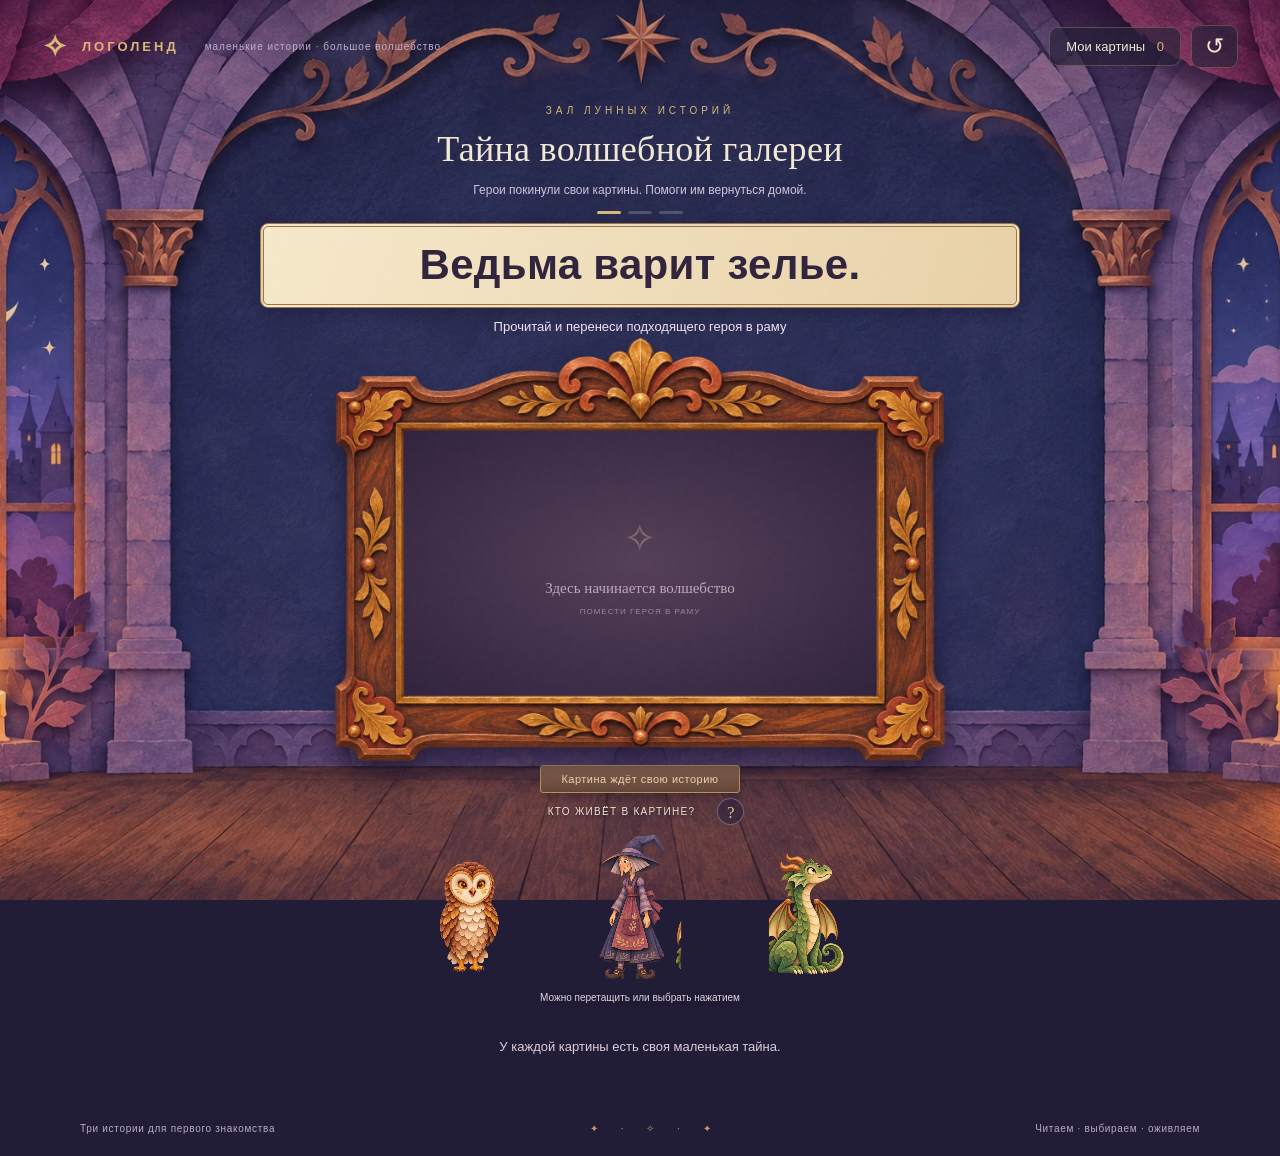
==== index.html @ e223f749 "Add painted gallery prototype with three animated scenes and draggable characters" ====
<!doctype html>
<html lang="ru"><head><meta charset="utf-8"><meta name="viewport" content="width=device-width,initial-scale=1"><meta name="theme-color" content="#211d37"><title>Тайна волшебной галереи · Логоленд</title><link rel="stylesheet" href="style.css"></head>
<body><div class="ambience"></div><div class="grain"></div><header><a class="brand" href="./"><span class="brand-star">✧</span> ЛОГОЛЕНД <span class="brand-note">маленькие истории · большое волшебство</span></a><div class="tools"><button id="galleryBtn" class="quiet">Мои картины <span id="count">0</span></button><button id="resetBtn" class="icon-button" aria-label="Начать заново" title="Начать заново">↺</button></div></header>
<main><div class="heading"><p class="eyebrow">ЗАЛ ЛУННЫХ ИСТОРИЙ</p><h1>Тайна волшебной галереи</h1><p class="intro">Герои покинули свои картины. Помоги им вернуться домой.</p></div><section id="game" aria-label="Игровое задание"><div class="reading"><div id="steps" class="steps"></div><h2 id="sentence"></h2><p id="instruction">Прочитай и перенеси подходящего героя в раму</p></div><div class="play-layout"><div class="frame-wrap"><div class="frame-crest" aria-hidden="true">✦</div><div id="frame" class="painting-frame" role="button" tabindex="0" aria-label="Пустая картина. Поместить выбранного героя"><div id="canvas" class="canvas"></div><div class="corner tl"></div><div class="corner tr"></div><div class="corner bl"></div><div class="corner br"></div></div><div class="plaque" id="plaque">Картина ждёт свою историю</div></div><aside class="choices-panel"><div class="choices-heading"><span>КТО ЖИВЁТ В КАРТИНЕ?</span><button id="hintBtn" aria-label="Подсказка" title="Подсказка">?</button></div><div id="choices" class="choices"></div><p class="tap-note">Можно перетащить или выбрать нажатием</p></aside></div><div class="bottom"><p id="feedback" role="status" aria-live="polite">У каждой картины есть своя маленькая тайна.</p><button id="nextBtn" class="gold-button" hidden>Следующая история <span>→</span></button></div></section><section id="gallery" hidden><div class="gallery-intro"><p class="eyebrow">ТВОЯ ВОЛШЕБНАЯ КОЛЛЕКЦИЯ</p><h2 id="galleryTitle">Ожившие истории</h2><p id="galleryText"></p></div><div id="galleryGrid" class="gallery-grid"></div><button id="backBtn" class="gold-button">Вернуться к истории <span>→</span></button></section></main><footer><span>Три истории для первого знакомства</span><span class="footer-stars">✦ · ✧ · ✦</span><span>Читаем · выбираем · оживляем</span></footer><dialog id="detail"><button class="close" aria-label="Закрыть картину">×</button><h2 id="detailTitle"></h2><div id="detailScene" class="painting-frame"></div><p>В этой картине живёт твоя история</p></dialog><dialog id="resetDialog"><h2>Начнём новую историю?</h2><p>Три картины снова станут пустыми.</p><div class="dialog-actions"><button id="cancelReset" class="quiet">Продолжить игру</button><button id="confirmReset" class="gold-button">Начать заново</button></div></dialog><script src="art.js"></script><script src="app.js"></script></body></html>
---- style.css ----
@import url('data:text/css,');
:root{color-scheme:dark;--ink:#211e36;--cream:#f3e8d4;--gold:#d9b778;--muted:#b8acc7;--lavender:#a29ac9}*{box-sizing:border-box}body{margin:0;background:#211d36;color:var(--cream);font:16px/1.5 'Trebuchet MS',Arial,sans-serif;min-height:100vh}button,a{-webkit-tap-highlight-color:transparent}button{font:inherit;color:inherit;cursor:pointer;border:0}button:focus-visible,[tabindex]:focus-visible,a:focus-visible{outline:3px solid #f6d49c;outline-offset:5px}button:disabled{cursor:default}button[hidden],[hidden]{display:none!important}.ambience{position:fixed;inset:0;z-index:-2;background:linear-gradient(90deg,#211d3655,#211d3670 50%,#211d3655),url('assets/gallery.webp') center/cover no-repeat}.grain{position:fixed;inset:0;pointer-events:none;z-index:5;opacity:.06;background-image:url("data:image/svg+xml,%3Csvg viewBox='0 0 180 180' xmlns='http://www.w3.org/2000/svg'%3E%3Cfilter id='n'%3E%3CfeTurbulence type='fractalNoise' baseFrequency='.8' numOctaves='3' stitchTiles='stitch'/%3E%3C/filter%3E%3Cpath fill='%23fff' filter='url(%23n)' d='M0 0h180v180H0z'/%3E%3C/svg%3E")}header{max-width:1500px;margin:auto;padding:24px 42px;display:flex;align-items:center;justify-content:space-between;gap:16px}.brand{text-decoration:none;color:var(--gold);font-size:13px;font-weight:bold;letter-spacing:3px;display:flex;align-items:center;gap:12px}.brand-star{font-size:30px}.brand-note{font-size:10px;letter-spacing:1px;font-weight:normal;color:#bcafca;margin-left:14px}.tools{display:flex;gap:10px;align-items:center}.quiet,.icon-button{background:#262139b0;border:1px solid #bda17355;border-radius:9px;padding:9px 16px;font-size:13px}.quiet:hover,.icon-button:hover{background:#4d4059}.icon-button{font-size:23px;padding:3px 13px}#count{color:var(--gold);padding-left:8px}main{max-width:1180px;padding:0 30px;margin:auto}.heading{text-align:center}.eyebrow{font-size:10px;letter-spacing:4px;color:var(--gold);margin:10px 0}h1{font-family:Georgia,serif;font-size:clamp(26px,3.7vw,43px);font-weight:normal;letter-spacing:.3px;line-height:1.2;margin:10px 0}p{margin:0}.intro{font-size:13px;color:#d0c5da}.reading{text-align:center;margin:21px 0 25px}.steps{display:flex;align-items:center;justify-content:center;gap:7px;margin-bottom:9px}.step{width:24px;height:3px;background:#ffffff30;border-radius:10px}.step.current{background:var(--gold)}.step.done{background:#a7bba3}.reading h2{font-family:'Trebuchet MS',Arial,sans-serif;font-size:clamp(25px,3vw,37px);font-weight:600;letter-spacing:.2px;margin:9px 0;color:#fff6e8}.reading p{font-size:13px;color:#d0c3d9}.play-layout{display:grid;grid-template-columns:minmax(400px,1.65fr) minmax(270px,1fr);gap:40px;align-items:center;max-width:1040px;margin:auto}.frame-wrap{position:relative;padding-top:8px}.frame-crest{position:absolute;top:-25px;left:50%;transform:translateX(-50%);color:var(--gold);font-size:32px;z-index:2;text-shadow:0 2px #4d2c2c}.painting-frame{position:relative;border:12px solid #785443;border-radius:70px 70px 8px 8px;background:#24233e;box-shadow:0 0 0 2px #c09b68,0 0 0 6px #3d2b2c,inset 0 0 0 3px #d1b47c,0 14px 34px #0007;overflow:hidden;isolation:isolate;transition:box-shadow .35s,transform .35s}.painting-frame:before{content:'';position:absolute;inset:4px;border:1px solid #c6a16690;border-radius:49px 49px 1px 1px;z-index:3;pointer-events:none}.canvas{width:100%;aspect-ratio:1.5;position:relative;overflow:hidden;display:grid;place-items:center;background:radial-gradient(ellipse,#51445d,#2b263f)}.canvas svg{width:100%;height:100%;display:block}.empty-canvas{display:flex;flex-direction:column;align-items:center;gap:12px;text-align:center;color:#c1a8b9;font-family:Georgia,serif;font-size:17px}.empty-symbol{font-size:62px;color:#bda07577}.empty-canvas small{font:11px 'Trebuchet MS',sans-serif;letter-spacing:1px;opacity:.7}.corner{position:absolute;width:22px;height:22px;border:1px solid #c6a166;z-index:4;pointer-events:none;transform:rotate(45deg);background:#765340}.tl{left:-15px;top:40px}.tr{right:-15px;top:40px}.bl{bottom:-15px;left:20px}.br{bottom:-15px;right:20px}.plaque{background:linear-gradient(#8a6550,#634638);border:1px solid #b79060;box-shadow:0 5px 10px #0003;border-radius:3px;width:max-content;max-width:95%;padding:5px 25px;margin:14px auto 0;font-size:11px;letter-spacing:.5px;color:#f3dcb2;text-align:center}.choices-panel{background:#242038a6;padding:18px;border:1px solid #a48bad30;border-radius:14px;backdrop-filter:blur(9px)}.choices-heading{display:flex;align-items:center;justify-content:space-between;gap:10px;font-size:9px;letter-spacing:1.6px;color:#d7c7dd;margin-bottom:13px}.choices-heading button{border:1px solid #b8a8bf70;background:transparent;border-radius:50%;width:27px;height:27px;font-family:Georgia,serif;font-size:17px;color:#e4c58c;flex-shrink:0}.choices{display:grid;grid-template-columns:repeat(3,1fr);gap:10px}.choice{padding:0;background:#4e425b;border:2px solid #8e778751;border-radius:55px 55px 8px 8px;overflow:hidden;touch-action:none;transition:transform .2s,border-color .2s,background .2s;position:relative;min-width:0;user-select:none}.choice svg{display:block;width:100%;aspect-ratio:.71;pointer-events:none}.choice:hover{transform:translateY(-4px);border-color:#d9b778}.choice.selected{border-color:#ebd59f;background:#6d5b72;box-shadow:0 0 0 2px #d9b77855}.choice:disabled{opacity:.38}.choice.correct{opacity:1;border-color:#dbcb8f}.choice.returning{animation:return .45s}.tap-note{text-align:center;font-size:10px;color:#b4a6bd;line-height:1.6;margin-top:14px}.bottom{min-height:73px;display:flex;align-items:center;justify-content:center;gap:24px;padding:20px 0 0}#feedback{font-size:13px;color:#dbccdd;text-align:center}.gold-button{background:linear-gradient(120deg,#efdab0,#cfa16b);color:#362737;border:1px solid #f1dfb7;border-radius:8px;padding:11px 20px;font-weight:bold;font-size:13px;box-shadow:0 4px 15px #0002;white-space:nowrap}.gold-button:hover{filter:brightness(1.08)}.gold-button span{margin-left:14px;font-size:18px}.painting-frame.over{box-shadow:0 0 0 2px #f3daa2,0 0 35px #ead29699;transform:scale(1.015)}.painting-frame.restored{animation:restore 1.5s}.restored .canvas svg{animation:appear 1.3s ease both}.drag-ghost{position:fixed;width:140px;height:145px;z-index:50;pointer-events:none;transform:translate(-50%,-50%) rotate(-4deg);background:#574867eb;border:2px solid var(--gold);border-radius:20px;box-shadow:0 12px 35px #0007}.drag-ghost svg{width:100%;height:100%}footer{max-width:1180px;margin:27px auto 0;padding:15px 30px 20px;display:flex;justify-content:space-between;color:#b9aac1;font-size:10px;letter-spacing:.7px}.footer-stars{color:#bfa16d;letter-spacing:10px}.gallery-intro{text-align:center;margin:32px 0}.gallery-intro h2{font:32px Georgia,serif;margin:10px}.gallery-intro p{color:#c9b9d2;font-size:14px}.gallery-grid{display:grid;grid-template-columns:repeat(3,1fr);gap:30px;margin:30px 0 40px}.gallery-card{background:none;padding:0;color:var(--cream)}.gallery-card .painting-frame{border-width:8px}.gallery-card svg{width:100%;display:block}.gallery-card p{margin-top:17px;font-size:14px}.gallery-card:hover .painting-frame{transform:translateY(-5px)}#gallery{text-align:center}.gallery-empty{grid-column:1/-1;padding:50px;color:#c8b7cf}dialog{background:#29243e;color:var(--cream);border:1px solid #ae8a61;border-radius:16px;max-width:850px;width:88vw;padding:30px;box-shadow:0 20px 70px #0008}dialog::backdrop{background:#151221cf;backdrop-filter:blur(7px)}dialog h2{text-align:center;font-size:24px;margin:0 30px 24px}dialog p{text-align:center;margin-top:18px;color:#c6b6cd;font-size:13px}#detailScene svg{display:block;width:100%}.close{position:absolute;top:9px;right:15px;font-size:30px;background:none}.dialog-actions{display:flex;justify-content:center;gap:14px;margin-top:28px}#resetDialog{max-width:470px;padding:34px 20px}#resetDialog h2{font-size:23px}
/* Every motion belongs to an articulated part, never a flat scene. */
.live .stir-arm{animation:stir 3.6s ease-in-out infinite;transform-origin:370px 185px}.live .witch-head{animation:nod 3.6s ease-in-out infinite;transform-origin:405px 166px}.live .bubble{animation:bubble 2.6s ease-in infinite;transform-box:fill-box;transform-origin:center}.live .b2{animation-delay:-.85s}.live .b3{animation-delay:-1.6s}.live .steam{animation:steam 4s ease-in-out infinite}.live .owl-flight{animation:flight 4.4s ease-in-out infinite}.live .wing-left{animation:flap-left 1.3s ease-in-out infinite;transform-origin:278px 185px}.live .wing-right{animation:flap-right 1.3s ease-in-out infinite;transform-origin:330px 185px}.live .letter{animation:letter 2.6s ease-in-out infinite;transform-origin:305px 260px}.live .owl-eyes{animation:blink 5s infinite;transform-origin:300px 171px}.live .dragon-belly{animation:breathe 4.8s ease-in-out infinite;transform-origin:320px 305px}.live .dragon-wing{animation:wing-sleep 4.8s ease-in-out infinite;transform-origin:310px 255px}.live .smoke{animation:smoke 4.8s ease-in-out infinite}.live .s2{animation-delay:-2.4s}.live .pendulum{animation:pendulum 2s ease-in-out infinite;transform-origin:300px 250px}.live .guard-wing{animation:guard 5s ease-in-out infinite;transform-origin:300px 270px}.live .broom-witch{animation:flight 4s ease-in-out infinite}.live .cape{animation:cape 2s ease-in-out infinite;transform-origin:380px 210px}@keyframes stir{0%,100%{transform:rotate(-7deg) translateX(-3px)}50%{transform:rotate(8deg) translateX(8px)}}@keyframes nod{0%,100%{transform:rotate(-2deg)}50%{transform:rotate(3deg)}}@keyframes bubble{0%{transform:translateY(0) scale(.4);opacity:0}20%{opacity:.9}100%{transform:translateY(-55px) scale(1.3);opacity:0}}@keyframes steam{0%,100%{opacity:.25;transform:translate(0,4px)}50%{opacity:.7;transform:translate(8px,-12px)}}@keyframes flight{0%,100%{transform:translate(0,8px) rotate(-2deg)}50%{transform:translate(12px,-12px) rotate(2deg)}}@keyframes flap-left{0%,100%{transform:rotate(18deg) scaleY(.85)}50%{transform:rotate(-24deg)}}@keyframes flap-right{0%,100%{transform:rotate(-18deg) scaleY(.85)}50%{transform:rotate(24deg)}}@keyframes letter{0%,100%{transform:rotate(-6deg)}50%{transform:rotate(6deg)}}@keyframes blink{0%,42%,46%,100%{transform:scaleY(1)}44%{transform:scaleY(.08)}}@keyframes breathe{0%,100%{transform:scale(1,.96)}50%{transform:scale(1.025,1.07)}}@keyframes wing-sleep{0%,100%{transform:rotate(0)}50%{transform:rotate(-3deg)}}@keyframes smoke{0%,15%{opacity:0;transform:translate(0,0) scale(1)}35%{opacity:.6}100%{opacity:0;transform:translate(-35px,-60px) scale(1.12)}}@keyframes pendulum{0%,100%{transform:rotate(-15deg)}50%{transform:rotate(15deg)}}@keyframes guard{0%,100%{transform:scaleX(.7)}40%,60%{transform:scaleX(1.2)}}@keyframes cape{50%{transform:skewY(8deg)}}@keyframes restore{30%{box-shadow:0 0 0 4px #ead59a,0 0 70px #e9cd9788}}@keyframes appear{from{opacity:0;filter:brightness(1.9)}to{opacity:1;filter:brightness(1)}}@keyframes return{40%{transform:translateY(5px) rotate(-3deg)}70%{transform:rotate(2deg)}}
@media(min-width:1450px){main{padding-top:12px}.play-layout{max-width:1120px}.reading{margin-top:28px}.bottom{padding-top:28px}footer{margin-top:40px}}@media(max-width:850px){header{padding:16px 22px}.brand-note{display:none}main{padding:0 23px}.play-layout{gap:24px;grid-template-columns:minmax(340px,1.3fr) minmax(240px,1fr)}.choices-panel{padding:12px}.choices{gap:6px}.heading h1{font-size:31px}.reading{margin:17px 0 22px}.painting-frame{border-width:9px}.intro{font-size:12px}.bottom{flex-direction:column;gap:12px}.gallery-grid{gap:18px}footer{margin-top:15px}}@media(max-width:650px){header{padding:12px 16px}.brand{font-size:11px;letter-spacing:2px;gap:5px}.brand-star{font-size:25px}.quiet{padding:7px 9px;font-size:11px}.heading h1{font-size:26px}.eyebrow{font-size:8px;letter-spacing:3px}.intro{max-width:270px;margin:auto}.reading h2{font-size:27px}.reading p{font-size:11px}.play-layout{display:flex;flex-direction:column;gap:19px}.frame-wrap{width:100%;max-width:490px}.choices-panel{width:100%;max-width:490px;padding:12px}.choices{gap:13px}.choice svg{aspect-ratio:1.1}.choices-heading{margin-bottom:8px}.tap-note{margin-top:7px}.plaque{margin-top:10px}.frame-crest{top:-21px;font-size:27px}.reading{margin-bottom:19px}.bottom{padding-top:14px}footer{padding:14px 18px}.footer-stars{display:none}footer span{font-size:8px}.gallery-grid{grid-template-columns:1fr;max-width:430px;margin:25px auto}.gallery-card p{font-size:17px}dialog{padding:30px 17px 20px}dialog h2{font-size:20px}.dialog-actions{flex-direction:column}}
@media(prefers-reduced-motion:reduce){.live *{animation-duration:8s!important}.drag-ghost{transform:translate(-50%,-50%)}.restored,.restored .canvas svg{animation:none}}
/* Illustrated gallery: the frame, scenery and every character are painted PNG assets. */
.ambience{background-image:linear-gradient(90deg,#211d3610,#211d3635 50%,#211d3610),url('assets/gallery.webp')}.grain{opacity:.025}.heading{padding-top:0}.heading h1{font-size:clamp(25px,3vw,36px)}.intro{font-size:12px}.reading{margin:17px 0 0}.play-layout{grid-template-columns:minmax(420px,1.7fr) minmax(285px,1fr);max-width:1120px;gap:20px}.frame-wrap{padding:0}.frame-crest,.corner{display:none}.painting-frame{border:0;border-radius:0;background:transparent;box-shadow:none;aspect-ratio:1.5;overflow:visible;isolation:isolate;filter:drop-shadow(0 15px 12px #100b22a0)}.painting-frame:before{inset:0;border:0;border-radius:0;background:url('assets/frame.webp') center/100% 100% no-repeat;z-index:3}.canvas{position:absolute;left:13.5%;top:21.4%;width:73%;height:61.6%;aspect-ratio:auto;background:radial-gradient(ellipse,#543f58,#30223d);overflow:hidden}.raster-scene{display:block;width:100%;height:100%;object-fit:contain}.canvas .raster-scene{width:100%;height:100%;object-fit:fill}.empty-symbol{font-size:40px}.empty-canvas{font-size:15px;gap:8px}.empty-canvas small{font-size:8px}.plaque{margin:-5px auto 0;padding:5px 20px}.choices-panel{background:none;backdrop-filter:none;border:0;padding:12px 0 0}.choices-heading{font-size:10px;letter-spacing:1.3px}.choices{gap:10px}.choice{border-radius:7px;background:#e0c8a3;border:3px solid #9d7453;box-shadow:0 3px 0 #49323c,0 5px 15px #130c2570;overflow:hidden}.choice .raster-scene{height:145px;width:100%;object-fit:cover}.choice:hover,.choice.selected{background:#eddbb9;border-color:#f3d197}.choice:disabled{opacity:.6}.choice.correct{opacity:1}.tap-note{color:#e0d3dc;text-shadow:0 2px 4px #211d36}.choices-heading span{color:#f4e2c8;text-shadow:0 2px 4px #211d36}.drag-ghost{width:200px;height:150px;background:#dec6a3;overflow:hidden}.drag-ghost canvas{width:100%;height:100%;object-fit:contain}.painting-frame.restored{animation:paint-restore 1.5s}.painting-frame.over{box-shadow:none;filter:drop-shadow(0 0 18px #f6d69c);transform:scale(1.02)}.restored .canvas canvas{animation:appear 1.4s}.gallery-card .painting-frame{border:0}.gallery-card .painting-frame>.raster-scene,#detailScene>.raster-scene{position:absolute;left:13.5%;top:21.4%;width:73%;height:61.6%}.gallery-card p{margin-top:4px}.gallery-grid{gap:5px;margin-top:12px}.gallery-intro{margin:18px 0}.bottom{padding-top:15px}.choices-heading button{background:#30243dbb}#detail{background:linear-gradient(#211a39c9,#211a39c9),url('assets/gallery.webp') center/cover}#detailScene{filter:none}#detail h2{margin-bottom:5px}#detail p{margin-top:0}@keyframes paint-restore{35%{filter:drop-shadow(0 0 30px #ffe2a6)}}
@media(max-width:950px){.play-layout{display:flex;flex-direction:column;gap:9px}.frame-wrap{width:min(100%,650px)}.choices-panel{width:min(100%,530px);padding-top:0}.choices-heading{margin-bottom:7px}.choice .raster-scene{height:120px}.choices{gap:18px}.reading{margin-bottom:0}.plaque{margin-top:-5px}.heading h1{font-size:30px}.bottom{padding-top:10px}.gallery-grid{gap:0}.painting-frame{border:0}}
@media(max-width:650px){header{padding-top:10px;padding-bottom:9px}.heading h1{font-size:24px}.heading .intro{font-size:10px}.reading h2{font-size:25px;margin:7px 0}.reading{margin-top:12px}.frame-wrap{width:calc(100% + 28px);max-width:600px}.empty-canvas{font-size:12px;gap:3px}.empty-symbol{font-size:26px}.empty-canvas small{font-size:7px}.choice .raster-scene{height:105px}.choices{gap:10px}.choices-panel{padding-top:5px}.plaque{font-size:9px;margin-top:0}.choices-heading{font-size:8px}.tap-note{font-size:9px}.gallery-grid{gap:18px}.gallery-card p{margin-top:0}.gallery-intro h2{font-size:26px}footer{margin-top:8px}.gallery-card .painting-frame{aspect-ratio:1.5}}

/* Reading-first layout, with idle characters below the wall painting. */
.reading{margin:12px auto 0;max-width:760px}.reading h2{color:#30243c;background:linear-gradient(110deg,#f6e9cb,#e9d2a9);border:4px double #997348;border-radius:8px;padding:12px 20px;font:600 clamp(28px,3.8vw,42px)/1.25 'Trebuchet MS',Arial,sans-serif;box-shadow:0 4px 15px #140d2455;letter-spacing:.3px}.play-layout{display:flex;flex-direction:column;gap:5px}.frame-wrap{width:min(100%,650px)}.choices-panel{width:min(100%,600px);padding:0}.choices{display:flex;justify-content:center;gap:40px}.choice{background:none!important;border:0!important;box-shadow:none;border-radius:0;overflow:visible;width:130px}.choice .raster-scene{width:130px;height:165px;object-fit:cover}.choice.selected{filter:drop-shadow(0 0 8px #f5daa1)}.choice:hover{filter:drop-shadow(0 0 6px #e3bb7a)}.choices-heading{justify-content:center;margin:0}.choices-heading span{font-size:10px}.choices-heading button{position:relative;left:12px}.tap-note{margin-top:0}.choice:disabled{opacity:.45}.choice.correct{opacity:1}.drag-ghost{background:transparent;border:0;box-shadow:none;width:120px;height:160px}.drag-ghost canvas{object-fit:cover}.reading p{color:#eee4ef}.bottom{padding-top:8px}@media(max-width:650px){.reading h2{font-size:28px;padding:11px 10px}.choices{gap:22px}.choice,.choice .raster-scene{width:95px}.choice .raster-scene{height:135px}.frame-wrap{width:calc(100% + 28px)}.choices-panel{width:100%}.empty-canvas{font-size:11px}}
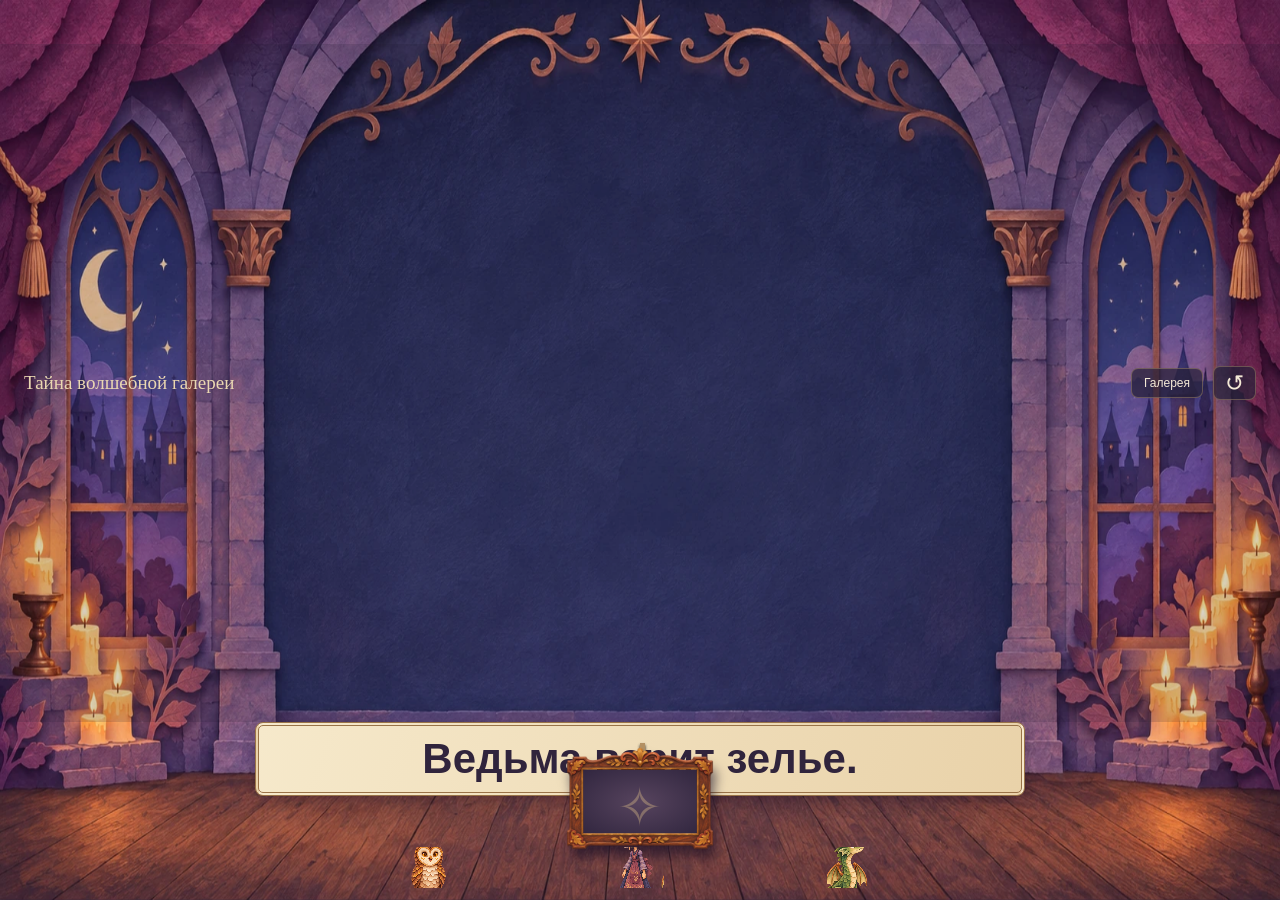
==== commit 9666e9b4: "Fit gallery to viewport, simplify interface and remove transferred character from choices" ====
--- a/index.html
+++ b/index.html
@@ -1,4 +1,4 @@
 <!doctype html>
-<html lang="ru"><head><meta charset="utf-8"><meta name="viewport" content="width=device-width,initial-scale=1"><meta name="theme-color" content="#211d37"><title>Тайна волшебной галереи · Логоленд</title><link rel="stylesheet" href="style.css"></head>
-<body><div class="ambience"></div><div class="grain"></div><header><a class="brand" href="./"><span class="brand-star">✧</span> ЛОГОЛЕНД <span class="brand-note">маленькие истории · большое волшебство</span></a><div class="tools"><button id="galleryBtn" class="quiet">Мои картины <span id="count">0</span></button><button id="resetBtn" class="icon-button" aria-label="Начать заново" title="Начать заново">↺</button></div></header>
-<main><div class="heading"><p class="eyebrow">ЗАЛ ЛУННЫХ ИСТОРИЙ</p><h1>Тайна волшебной галереи</h1><p class="intro">Герои покинули свои картины. Помоги им вернуться домой.</p></div><section id="game" aria-label="Игровое задание"><div class="reading"><div id="steps" class="steps"></div><h2 id="sentence"></h2><p id="instruction">Прочитай и перенеси подходящего героя в раму</p></div><div class="play-layout"><div class="frame-wrap"><div class="frame-crest" aria-hidden="true">✦</div><div id="frame" class="painting-frame" role="button" tabindex="0" aria-label="Пустая картина. Поместить выбранного героя"><div id="canvas" class="canvas"></div><div class="corner tl"></div><div class="corner tr"></div><div class="corner bl"></div><div class="corner br"></div></div><div class="plaque" id="plaque">Картина ждёт свою историю</div></div><aside class="choices-panel"><div class="choices-heading"><span>КТО ЖИВЁТ В КАРТИНЕ?</span><button id="hintBtn" aria-label="Подсказка" title="Подсказка">?</button></div><div id="choices" class="choices"></div><p class="tap-note">Можно перетащить или выбрать нажатием</p></aside></div><div class="bottom"><p id="feedback" role="status" aria-live="polite">У каждой картины есть своя маленькая тайна.</p><button id="nextBtn" class="gold-button" hidden>Следующая история <span>→</span></button></div></section><section id="gallery" hidden><div class="gallery-intro"><p class="eyebrow">ТВОЯ ВОЛШЕБНАЯ КОЛЛЕКЦИЯ</p><h2 id="galleryTitle">Ожившие истории</h2><p id="galleryText"></p></div><div id="galleryGrid" class="gallery-grid"></div><button id="backBtn" class="gold-button">Вернуться к истории <span>→</span></button></section></main><footer><span>Три истории для первого знакомства</span><span class="footer-stars">✦ · ✧ · ✦</span><span>Читаем · выбираем · оживляем</span></footer><dialog id="detail"><button class="close" aria-label="Закрыть картину">×</button><h2 id="detailTitle"></h2><div id="detailScene" class="painting-frame"></div><p>В этой картине живёт твоя история</p></dialog><dialog id="resetDialog"><h2>Начнём новую историю?</h2><p>Три картины снова станут пустыми.</p><div class="dialog-actions"><button id="cancelReset" class="quiet">Продолжить игру</button><button id="confirmReset" class="gold-button">Начать заново</button></div></dialog><script src="art.js"></script><script src="app.js"></script></body></html>
+<html lang="ru"><head><meta charset="utf-8"><meta name="viewport" content="width=device-width,initial-scale=1"><meta name="theme-color" content="#211d37"><title>Тайна волшебной галереи</title><link rel="stylesheet" href="style.css?v=3"></head>
+<body><div class="ambience"></div><div class="grain"></div><header><span class="game-name">Тайна волшебной галереи</span><div class="tools"><button id="galleryBtn" class="quiet">Галерея</button><button id="resetBtn" class="icon-button" aria-label="Начать заново" title="Начать заново">↺</button></div></header>
+<main><section id="game" aria-label="Игровое задание"><div class="reading"><div id="steps" class="steps"></div><h2 id="sentence"></h2></div><div class="play-layout"><div class="frame-wrap"><div class="frame-crest" aria-hidden="true">✦</div><div id="frame" class="painting-frame" role="button" tabindex="0" aria-label="Пустая картина. Поместить выбранного героя"><div id="canvas" class="canvas"></div><div class="corner tl"></div><div class="corner tr"></div><div class="corner bl"></div><div class="corner br"></div></div></div><aside class="choices-panel"><div id="choices" class="choices"></div></aside></div><div class="bottom"><button id="nextBtn" class="gold-button" hidden>Следующая история <span>→</span></button></div></section><section id="gallery" hidden><div class="gallery-intro"><h2 id="galleryTitle">Ожившие истории</h2></div><div id="galleryGrid" class="gallery-grid"></div><button id="backBtn" class="gold-button">Вернуться к истории <span>→</span></button></section></main><dialog id="detail"><button class="close" aria-label="Закрыть картину">×</button><h2 id="detailTitle"></h2><div id="detailScene" class="painting-frame"></div></dialog><dialog id="resetDialog"><h2>Начнём новую историю?</h2><p>Три картины снова станут пустыми.</p><div class="dialog-actions"><button id="cancelReset" class="quiet">Продолжить игру</button><button id="confirmReset" class="gold-button">Начать заново</button></div></dialog><script src="art.js?v=3"></script><script src="app.js?v=3"></script></body></html>
--- a/style.css
+++ b/style.css
@@ -1,13 +1 @@
-@import url('data:text/css,');
-:root{color-scheme:dark;--ink:#211e36;--cream:#f3e8d4;--gold:#d9b778;--muted:#b8acc7;--lavender:#a29ac9}*{box-sizing:border-box}body{margin:0;background:#211d36;color:var(--cream);font:16px/1.5 'Trebuchet MS',Arial,sans-serif;min-height:100vh}button,a{-webkit-tap-highlight-color:transparent}button{font:inherit;color:inherit;cursor:pointer;border:0}button:focus-visible,[tabindex]:focus-visible,a:focus-visible{outline:3px solid #f6d49c;outline-offset:5px}button:disabled{cursor:default}button[hidden],[hidden]{display:none!important}.ambience{position:fixed;inset:0;z-index:-2;background:linear-gradient(90deg,#211d3655,#211d3670 50%,#211d3655),url('assets/gallery.webp') center/cover no-repeat}.grain{position:fixed;inset:0;pointer-events:none;z-index:5;opacity:.06;background-image:url("data:image/svg+xml,%3Csvg viewBox='0 0 180 180' xmlns='http://www.w3.org/2000/svg'%3E%3Cfilter id='n'%3E%3CfeTurbulence type='fractalNoise' baseFrequency='.8' numOctaves='3' stitchTiles='stitch'/%3E%3C/filter%3E%3Cpath fill='%23fff' filter='url(%23n)' d='M0 0h180v180H0z'/%3E%3C/svg%3E")}header{max-width:1500px;margin:auto;padding:24px 42px;display:flex;align-items:center;justify-content:space-between;gap:16px}.brand{text-decoration:none;color:var(--gold);font-size:13px;font-weight:bold;letter-spacing:3px;display:flex;align-items:center;gap:12px}.brand-star{font-size:30px}.brand-note{font-size:10px;letter-spacing:1px;font-weight:normal;color:#bcafca;margin-left:14px}.tools{display:flex;gap:10px;align-items:center}.quiet,.icon-button{background:#262139b0;border:1px solid #bda17355;border-radius:9px;padding:9px 16px;font-size:13px}.quiet:hover,.icon-button:hover{background:#4d4059}.icon-button{font-size:23px;padding:3px 13px}#count{color:var(--gold);padding-left:8px}main{max-width:1180px;padding:0 30px;margin:auto}.heading{text-align:center}.eyebrow{font-size:10px;letter-spacing:4px;color:var(--gold);margin:10px 0}h1{font-family:Georgia,serif;font-size:clamp(26px,3.7vw,43px);font-weight:normal;letter-spacing:.3px;line-height:1.2;margin:10px 0}p{margin:0}.intro{font-size:13px;color:#d0c5da}.reading{text-align:center;margin:21px 0 25px}.steps{display:flex;align-items:center;justify-content:center;gap:7px;margin-bottom:9px}.step{width:24px;height:3px;background:#ffffff30;border-radius:10px}.step.current{background:var(--gold)}.step.done{background:#a7bba3}.reading h2{font-family:'Trebuchet MS',Arial,sans-serif;font-size:clamp(25px,3vw,37px);font-weight:600;letter-spacing:.2px;margin:9px 0;color:#fff6e8}.reading p{font-size:13px;color:#d0c3d9}.play-layout{display:grid;grid-template-columns:minmax(400px,1.65fr) minmax(270px,1fr);gap:40px;align-items:center;max-width:1040px;margin:auto}.frame-wrap{position:relative;padding-top:8px}.frame-crest{position:absolute;top:-25px;left:50%;transform:translateX(-50%);color:var(--gold);font-size:32px;z-index:2;text-shadow:0 2px #4d2c2c}.painting-frame{position:relative;border:12px solid #785443;border-radius:70px 70px 8px 8px;background:#24233e;box-shadow:0 0 0 2px #c09b68,0 0 0 6px #3d2b2c,inset 0 0 0 3px #d1b47c,0 14px 34px #0007;overflow:hidden;isolation:isolate;transition:box-shadow .35s,transform .35s}.painting-frame:before{content:'';position:absolute;inset:4px;border:1px solid #c6a16690;border-radius:49px 49px 1px 1px;z-index:3;pointer-events:none}.canvas{width:100%;aspect-ratio:1.5;position:relative;overflow:hidden;display:grid;place-items:center;background:radial-gradient(ellipse,#51445d,#2b263f)}.canvas svg{width:100%;height:100%;display:block}.empty-canvas{display:flex;flex-direction:column;align-items:center;gap:12px;text-align:center;color:#c1a8b9;font-family:Georgia,serif;font-size:17px}.empty-symbol{font-size:62px;color:#bda07577}.empty-canvas small{font:11px 'Trebuchet MS',sans-serif;letter-spacing:1px;opacity:.7}.corner{position:absolute;width:22px;height:22px;border:1px solid #c6a166;z-index:4;pointer-events:none;transform:rotate(45deg);background:#765340}.tl{left:-15px;top:40px}.tr{right:-15px;top:40px}.bl{bottom:-15px;left:20px}.br{bottom:-15px;right:20px}.plaque{background:linear-gradient(#8a6550,#634638);border:1px solid #b79060;box-shadow:0 5px 10px #0003;border-radius:3px;width:max-content;max-width:95%;padding:5px 25px;margin:14px auto 0;font-size:11px;letter-spacing:.5px;color:#f3dcb2;text-align:center}.choices-panel{background:#242038a6;padding:18px;border:1px solid #a48bad30;border-radius:14px;backdrop-filter:blur(9px)}.choices-heading{display:flex;align-items:center;justify-content:space-between;gap:10px;font-size:9px;letter-spacing:1.6px;color:#d7c7dd;margin-bottom:13px}.choices-heading button{border:1px solid #b8a8bf70;background:transparent;border-radius:50%;width:27px;height:27px;font-family:Georgia,serif;font-size:17px;color:#e4c58c;flex-shrink:0}.choices{display:grid;grid-template-columns:repeat(3,1fr);gap:10px}.choice{padding:0;background:#4e425b;border:2px solid #8e778751;border-radius:55px 55px 8px 8px;overflow:hidden;touch-action:none;transition:transform .2s,border-color .2s,background .2s;position:relative;min-width:0;user-select:none}.choice svg{display:block;width:100%;aspect-ratio:.71;pointer-events:none}.choice:hover{transform:translateY(-4px);border-color:#d9b778}.choice.selected{border-color:#ebd59f;background:#6d5b72;box-shadow:0 0 0 2px #d9b77855}.choice:disabled{opacity:.38}.choice.correct{opacity:1;border-color:#dbcb8f}.choice.returning{animation:return .45s}.tap-note{text-align:center;font-size:10px;color:#b4a6bd;line-height:1.6;margin-top:14px}.bottom{min-height:73px;display:flex;align-items:center;justify-content:center;gap:24px;padding:20px 0 0}#feedback{font-size:13px;color:#dbccdd;text-align:center}.gold-button{background:linear-gradient(120deg,#efdab0,#cfa16b);color:#362737;border:1px solid #f1dfb7;border-radius:8px;padding:11px 20px;font-weight:bold;font-size:13px;box-shadow:0 4px 15px #0002;white-space:nowrap}.gold-button:hover{filter:brightness(1.08)}.gold-button span{margin-left:14px;font-size:18px}.painting-frame.over{box-shadow:0 0 0 2px #f3daa2,0 0 35px #ead29699;transform:scale(1.015)}.painting-frame.restored{animation:restore 1.5s}.restored .canvas svg{animation:appear 1.3s ease both}.drag-ghost{position:fixed;width:140px;height:145px;z-index:50;pointer-events:none;transform:translate(-50%,-50%) rotate(-4deg);background:#574867eb;border:2px solid var(--gold);border-radius:20px;box-shadow:0 12px 35px #0007}.drag-ghost svg{width:100%;height:100%}footer{max-width:1180px;margin:27px auto 0;padding:15px 30px 20px;display:flex;justify-content:space-between;color:#b9aac1;font-size:10px;letter-spacing:.7px}.footer-stars{color:#bfa16d;letter-spacing:10px}.gallery-intro{text-align:center;margin:32px 0}.gallery-intro h2{font:32px Georgia,serif;margin:10px}.gallery-intro p{color:#c9b9d2;font-size:14px}.gallery-grid{display:grid;grid-template-columns:repeat(3,1fr);gap:30px;margin:30px 0 40px}.gallery-card{background:none;padding:0;color:var(--cream)}.gallery-card .painting-frame{border-width:8px}.gallery-card svg{width:100%;display:block}.gallery-card p{margin-top:17px;font-size:14px}.gallery-card:hover .painting-frame{transform:translateY(-5px)}#gallery{text-align:center}.gallery-empty{grid-column:1/-1;padding:50px;color:#c8b7cf}dialog{background:#29243e;color:var(--cream);border:1px solid #ae8a61;border-radius:16px;max-width:850px;width:88vw;padding:30px;box-shadow:0 20px 70px #0008}dialog::backdrop{background:#151221cf;backdrop-filter:blur(7px)}dialog h2{text-align:center;font-size:24px;margin:0 30px 24px}dialog p{text-align:center;margin-top:18px;color:#c6b6cd;font-size:13px}#detailScene svg{display:block;width:100%}.close{position:absolute;top:9px;right:15px;font-size:30px;background:none}.dialog-actions{display:flex;justify-content:center;gap:14px;margin-top:28px}#resetDialog{max-width:470px;padding:34px 20px}#resetDialog h2{font-size:23px}
-/* Every motion belongs to an articulated part, never a flat scene. */
-.live .stir-arm{animation:stir 3.6s ease-in-out infinite;transform-origin:370px 185px}.live .witch-head{animation:nod 3.6s ease-in-out infinite;transform-origin:405px 166px}.live .bubble{animation:bubble 2.6s ease-in infinite;transform-box:fill-box;transform-origin:center}.live .b2{animation-delay:-.85s}.live .b3{animation-delay:-1.6s}.live .steam{animation:steam 4s ease-in-out infinite}.live .owl-flight{animation:flight 4.4s ease-in-out infinite}.live .wing-left{animation:flap-left 1.3s ease-in-out infinite;transform-origin:278px 185px}.live .wing-right{animation:flap-right 1.3s ease-in-out infinite;transform-origin:330px 185px}.live .letter{animation:letter 2.6s ease-in-out infinite;transform-origin:305px 260px}.live .owl-eyes{animation:blink 5s infinite;transform-origin:300px 171px}.live .dragon-belly{animation:breathe 4.8s ease-in-out infinite;transform-origin:320px 305px}.live .dragon-wing{animation:wing-sleep 4.8s ease-in-out infinite;transform-origin:310px 255px}.live .smoke{animation:smoke 4.8s ease-in-out infinite}.live .s2{animation-delay:-2.4s}.live .pendulum{animation:pendulum 2s ease-in-out infinite;transform-origin:300px 250px}.live .guard-wing{animation:guard 5s ease-in-out infinite;transform-origin:300px 270px}.live .broom-witch{animation:flight 4s ease-in-out infinite}.live .cape{animation:cape 2s ease-in-out infinite;transform-origin:380px 210px}@keyframes stir{0%,100%{transform:rotate(-7deg) translateX(-3px)}50%{transform:rotate(8deg) translateX(8px)}}@keyframes nod{0%,100%{transform:rotate(-2deg)}50%{transform:rotate(3deg)}}@keyframes bubble{0%{transform:translateY(0) scale(.4);opacity:0}20%{opacity:.9}100%{transform:translateY(-55px) scale(1.3);opacity:0}}@keyframes steam{0%,100%{opacity:.25;transform:translate(0,4px)}50%{opacity:.7;transform:translate(8px,-12px)}}@keyframes flight{0%,100%{transform:translate(0,8px) rotate(-2deg)}50%{transform:translate(12px,-12px) rotate(2deg)}}@keyframes flap-left{0%,100%{transform:rotate(18deg) scaleY(.85)}50%{transform:rotate(-24deg)}}@keyframes flap-right{0%,100%{transform:rotate(-18deg) scaleY(.85)}50%{transform:rotate(24deg)}}@keyframes letter{0%,100%{transform:rotate(-6deg)}50%{transform:rotate(6deg)}}@keyframes blink{0%,42%,46%,100%{transform:scaleY(1)}44%{transform:scaleY(.08)}}@keyframes breathe{0%,100%{transform:scale(1,.96)}50%{transform:scale(1.025,1.07)}}@keyframes wing-sleep{0%,100%{transform:rotate(0)}50%{transform:rotate(-3deg)}}@keyframes smoke{0%,15%{opacity:0;transform:translate(0,0) scale(1)}35%{opacity:.6}100%{opacity:0;transform:translate(-35px,-60px) scale(1.12)}}@keyframes pendulum{0%,100%{transform:rotate(-15deg)}50%{transform:rotate(15deg)}}@keyframes guard{0%,100%{transform:scaleX(.7)}40%,60%{transform:scaleX(1.2)}}@keyframes cape{50%{transform:skewY(8deg)}}@keyframes restore{30%{box-shadow:0 0 0 4px #ead59a,0 0 70px #e9cd9788}}@keyframes appear{from{opacity:0;filter:brightness(1.9)}to{opacity:1;filter:brightness(1)}}@keyframes return{40%{transform:translateY(5px) rotate(-3deg)}70%{transform:rotate(2deg)}}
-@media(min-width:1450px){main{padding-top:12px}.play-layout{max-width:1120px}.reading{margin-top:28px}.bottom{padding-top:28px}footer{margin-top:40px}}@media(max-width:850px){header{padding:16px 22px}.brand-note{display:none}main{padding:0 23px}.play-layout{gap:24px;grid-template-columns:minmax(340px,1.3fr) minmax(240px,1fr)}.choices-panel{padding:12px}.choices{gap:6px}.heading h1{font-size:31px}.reading{margin:17px 0 22px}.painting-frame{border-width:9px}.intro{font-size:12px}.bottom{flex-direction:column;gap:12px}.gallery-grid{gap:18px}footer{margin-top:15px}}@media(max-width:650px){header{padding:12px 16px}.brand{font-size:11px;letter-spacing:2px;gap:5px}.brand-star{font-size:25px}.quiet{padding:7px 9px;font-size:11px}.heading h1{font-size:26px}.eyebrow{font-size:8px;letter-spacing:3px}.intro{max-width:270px;margin:auto}.reading h2{font-size:27px}.reading p{font-size:11px}.play-layout{display:flex;flex-direction:column;gap:19px}.frame-wrap{width:100%;max-width:490px}.choices-panel{width:100%;max-width:490px;padding:12px}.choices{gap:13px}.choice svg{aspect-ratio:1.1}.choices-heading{margin-bottom:8px}.tap-note{margin-top:7px}.plaque{margin-top:10px}.frame-crest{top:-21px;font-size:27px}.reading{margin-bottom:19px}.bottom{padding-top:14px}footer{padding:14px 18px}.footer-stars{display:none}footer span{font-size:8px}.gallery-grid{grid-template-columns:1fr;max-width:430px;margin:25px auto}.gallery-card p{font-size:17px}dialog{padding:30px 17px 20px}dialog h2{font-size:20px}.dialog-actions{flex-direction:column}}
-@media(prefers-reduced-motion:reduce){.live *{animation-duration:8s!important}.drag-ghost{transform:translate(-50%,-50%)}.restored,.restored .canvas svg{animation:none}}
-/* Illustrated gallery: the frame, scenery and every character are painted PNG assets. */
-.ambience{background-image:linear-gradient(90deg,#211d3610,#211d3635 50%,#211d3610),url('assets/gallery.webp')}.grain{opacity:.025}.heading{padding-top:0}.heading h1{font-size:clamp(25px,3vw,36px)}.intro{font-size:12px}.reading{margin:17px 0 0}.play-layout{grid-template-columns:minmax(420px,1.7fr) minmax(285px,1fr);max-width:1120px;gap:20px}.frame-wrap{padding:0}.frame-crest,.corner{display:none}.painting-frame{border:0;border-radius:0;background:transparent;box-shadow:none;aspect-ratio:1.5;overflow:visible;isolation:isolate;filter:drop-shadow(0 15px 12px #100b22a0)}.painting-frame:before{inset:0;border:0;border-radius:0;background:url('assets/frame.webp') center/100% 100% no-repeat;z-index:3}.canvas{position:absolute;left:13.5%;top:21.4%;width:73%;height:61.6%;aspect-ratio:auto;background:radial-gradient(ellipse,#543f58,#30223d);overflow:hidden}.raster-scene{display:block;width:100%;height:100%;object-fit:contain}.canvas .raster-scene{width:100%;height:100%;object-fit:fill}.empty-symbol{font-size:40px}.empty-canvas{font-size:15px;gap:8px}.empty-canvas small{font-size:8px}.plaque{margin:-5px auto 0;padding:5px 20px}.choices-panel{background:none;backdrop-filter:none;border:0;padding:12px 0 0}.choices-heading{font-size:10px;letter-spacing:1.3px}.choices{gap:10px}.choice{border-radius:7px;background:#e0c8a3;border:3px solid #9d7453;box-shadow:0 3px 0 #49323c,0 5px 15px #130c2570;overflow:hidden}.choice .raster-scene{height:145px;width:100%;object-fit:cover}.choice:hover,.choice.selected{background:#eddbb9;border-color:#f3d197}.choice:disabled{opacity:.6}.choice.correct{opacity:1}.tap-note{color:#e0d3dc;text-shadow:0 2px 4px #211d36}.choices-heading span{color:#f4e2c8;text-shadow:0 2px 4px #211d36}.drag-ghost{width:200px;height:150px;background:#dec6a3;overflow:hidden}.drag-ghost canvas{width:100%;height:100%;object-fit:contain}.painting-frame.restored{animation:paint-restore 1.5s}.painting-frame.over{box-shadow:none;filter:drop-shadow(0 0 18px #f6d69c);transform:scale(1.02)}.restored .canvas canvas{animation:appear 1.4s}.gallery-card .painting-frame{border:0}.gallery-card .painting-frame>.raster-scene,#detailScene>.raster-scene{position:absolute;left:13.5%;top:21.4%;width:73%;height:61.6%}.gallery-card p{margin-top:4px}.gallery-grid{gap:5px;margin-top:12px}.gallery-intro{margin:18px 0}.bottom{padding-top:15px}.choices-heading button{background:#30243dbb}#detail{background:linear-gradient(#211a39c9,#211a39c9),url('assets/gallery.webp') center/cover}#detailScene{filter:none}#detail h2{margin-bottom:5px}#detail p{margin-top:0}@keyframes paint-restore{35%{filter:drop-shadow(0 0 30px #ffe2a6)}}
-@media(max-width:950px){.play-layout{display:flex;flex-direction:column;gap:9px}.frame-wrap{width:min(100%,650px)}.choices-panel{width:min(100%,530px);padding-top:0}.choices-heading{margin-bottom:7px}.choice .raster-scene{height:120px}.choices{gap:18px}.reading{margin-bottom:0}.plaque{margin-top:-5px}.heading h1{font-size:30px}.bottom{padding-top:10px}.gallery-grid{gap:0}.painting-frame{border:0}}
-@media(max-width:650px){header{padding-top:10px;padding-bottom:9px}.heading h1{font-size:24px}.heading .intro{font-size:10px}.reading h2{font-size:25px;margin:7px 0}.reading{margin-top:12px}.frame-wrap{width:calc(100% + 28px);max-width:600px}.empty-canvas{font-size:12px;gap:3px}.empty-symbol{font-size:26px}.empty-canvas small{font-size:7px}.choice .raster-scene{height:105px}.choices{gap:10px}.choices-panel{padding-top:5px}.plaque{font-size:9px;margin-top:0}.choices-heading{font-size:8px}.tap-note{font-size:9px}.gallery-grid{gap:18px}.gallery-card p{margin-top:0}.gallery-intro h2{font-size:26px}footer{margin-top:8px}.gallery-card .painting-frame{aspect-ratio:1.5}}
-
-/* Reading-first layout, with idle characters below the wall painting. */
-.reading{margin:12px auto 0;max-width:760px}.reading h2{color:#30243c;background:linear-gradient(110deg,#f6e9cb,#e9d2a9);border:4px double #997348;border-radius:8px;padding:12px 20px;font:600 clamp(28px,3.8vw,42px)/1.25 'Trebuchet MS',Arial,sans-serif;box-shadow:0 4px 15px #140d2455;letter-spacing:.3px}.play-layout{display:flex;flex-direction:column;gap:5px}.frame-wrap{width:min(100%,650px)}.choices-panel{width:min(100%,600px);padding:0}.choices{display:flex;justify-content:center;gap:40px}.choice{background:none!important;border:0!important;box-shadow:none;border-radius:0;overflow:visible;width:130px}.choice .raster-scene{width:130px;height:165px;object-fit:cover}.choice.selected{filter:drop-shadow(0 0 8px #f5daa1)}.choice:hover{filter:drop-shadow(0 0 6px #e3bb7a)}.choices-heading{justify-content:center;margin:0}.choices-heading span{font-size:10px}.choices-heading button{position:relative;left:12px}.tap-note{margin-top:0}.choice:disabled{opacity:.45}.choice.correct{opacity:1}.drag-ghost{background:transparent;border:0;box-shadow:none;width:120px;height:160px}.drag-ghost canvas{object-fit:cover}.reading p{color:#eee4ef}.bottom{padding-top:8px}@media(max-width:650px){.reading h2{font-size:28px;padding:11px 10px}.choices{gap:22px}.choice,.choice .raster-scene{width:95px}.choice .raster-scene{height:135px}.frame-wrap{width:calc(100% + 28px)}.choices-panel{width:100%}.empty-canvas{font-size:11px}}
+:root{color-scheme:dark;--cream:#f4e9d6;--gold:#ddbb81}*{box-sizing:border-box}html,body{margin:0;width:100%;height:100%;overflow:hidden}body{height:100dvh;background:#29253e;color:var(--cream);font:16px/1.4 'Trebuchet MS',Arial,sans-serif;display:grid;grid-template-rows:44px minmax(0,1fr)}button{font:inherit;color:inherit;cursor:pointer;border:0;-webkit-tap-highlight-color:transparent}button:focus-visible,[tabindex]:focus-visible{outline:3px solid #f6d49c;outline-offset:3px}[hidden]{display:none!important}.ambience{position:fixed;inset:0;z-index:-2;background:url('assets/gallery.webp') center/100% 100% no-repeat}.grain{pointer-events:none}.game-name{font:clamp(12px,1.5vw,19px) Georgia,serif;color:#ead7b1}header{display:flex;align-items:center;justify-content:space-between;gap:12px;padding:6px 24px;background:#221a332b}.tools{display:flex;align-items:center;gap:10px}.quiet,.icon-button{background:#272039bb;border:1px solid #bda17366;border-radius:7px;padding:6px 12px;font-size:12px}.icon-button{font-size:23px;padding:0 11px}.quiet:hover,.icon-button:hover{background:#57415b}main{width:100%;height:100%;min-height:0;padding:0 12px}#game{height:100%;display:grid;grid-template-rows:12% minmax(0,1fr) 7%;position:relative}.reading{align-self:center;text-align:center;width:min(90%,770px);margin:auto}.steps{display:none}.reading h2{margin:0;padding:8px 16px;color:#30243c;background:linear-gradient(110deg,#f6e9cb,#e9d2a9);border:4px double #997348;border-radius:8px;font-size:clamp(24px,min(3.5vw,4.8dvh),42px);font-weight:600;line-height:1.2;box-shadow:0 4px 15px #140d2455}.play-layout{min-height:0;display:grid;grid-template-rows:minmax(0,72%) minmax(0,28%);justify-items:center;align-items:center;gap:0}.frame-wrap{height:100%;max-width:100%;aspect-ratio:1.5;position:relative;display:grid;place-items:center;padding-top:4px}.frame-wrap:before{content:'';position:absolute;top:0;left:50%;width:5px;height:12px;background:#b39164;box-shadow:0 2px 3px #000;z-index:0}.painting-frame{width:100%;position:relative;aspect-ratio:1.5;background:transparent;filter:drop-shadow(3px 10px 6px #100a2399);isolation:isolate}.painting-frame:before{content:'';position:absolute;inset:0;background:url('assets/frame.webp') center/100% 100% no-repeat;pointer-events:none;z-index:3}.frame-crest,.corner{display:none}.canvas{position:absolute;left:13.5%;top:21.4%;width:73%;height:61.6%;background:radial-gradient(ellipse,#57445e,#31263f);overflow:hidden;display:grid;place-items:center}.raster-scene{display:block;width:100%;height:100%}.empty-symbol{font-size:clamp(30px,6dvh,60px);color:#d7b88666}.choices-panel{height:100%;width:min(85vw,600px);min-height:0;align-self:stretch}.choices{display:flex;justify-content:center;align-items:stretch;height:100%;gap:clamp(16px,4vw,55px)}.choice{padding:0;background:none;border:0;box-shadow:none;border-radius:0;width:30%;max-width:160px;min-width:0;position:relative;touch-action:none;user-select:none;transition:filter .2s,transform .2s}.choice .raster-scene{width:100%;height:100%;object-fit:cover;pointer-events:none}.choice:hover,.choice.selected{filter:drop-shadow(0 0 7px #f8d9a1);transform:translateY(-3px)}.choice:disabled{cursor:default}.choice.correct{visibility:hidden;pointer-events:none}.choice.returning{animation:return .45s}.bottom{display:flex;align-items:center;justify-content:center;min-height:0}.gold-button{background:linear-gradient(120deg,#efdab0,#cfa16b);color:#362737;border:1px solid #f1dfb7;border-radius:7px;padding:5px 20px;font-size:14px;font-weight:bold;white-space:nowrap}.gold-button span{margin-left:12px}.gold-button:hover{filter:brightness(1.08)}.painting-frame.over{filter:drop-shadow(0 0 18px #f6d69c)}.painting-frame.restored{animation:restore 1.4s}.restored .canvas canvas{animation:appear 1.2s}.drag-ghost{position:fixed;width:120px;height:160px;z-index:50;pointer-events:none;transform:translate(-50%,-50%) rotate(-3deg)}.drag-ghost canvas{object-fit:cover}#gallery{height:100%;display:grid;grid-template-rows:10% minmax(0,80%) 10%;text-align:center;align-items:center}.gallery-intro h2{font:clamp(24px,4dvh,36px) Georgia,serif;margin:0}.gallery-grid{display:flex;align-items:center;justify-content:center;gap:10px;min-height:0}.gallery-card{background:none;padding:0;width:32%;max-width:500px}.gallery-card p{margin:4px 0;font-size:clamp(12px,1.6vw,19px)}.gallery-card .raster-scene,#detailScene>.raster-scene{position:absolute;left:13.5%;top:21.4%;width:73%;height:61.6%}#backBtn{justify-self:center}dialog{background:linear-gradient(#211a39bb,#211a39bb),url('assets/gallery.webp') center/cover;color:var(--cream);border:1px solid #ae8a61;border-radius:14px;width:min(90vw,115dvh);max-height:96dvh;padding:24px;overflow:hidden;box-shadow:0 20px 70px #0008}dialog::backdrop{background:#151221bd;backdrop-filter:blur(6px)}dialog h2{text-align:center;font-size:clamp(20px,3.8dvh,28px);margin:0 24px 4px}.close{position:absolute;top:4px;right:12px;font-size:30px;background:none;z-index:5}.dialog-actions{display:flex;justify-content:center;gap:12px;margin-top:22px}#resetDialog{max-width:470px;padding:30px 20px}#resetDialog p{text-align:center}#detailScene{filter:none}@keyframes return{40%{transform:translateY(4px) rotate(-3deg)}70%{transform:rotate(2deg)}}@keyframes restore{35%{filter:drop-shadow(0 0 28px #ffe2a6)}}@keyframes appear{from{opacity:0;filter:brightness(1.7)}to{opacity:1;filter:brightness(1)}}@media(max-aspect-ratio:3/4){body{grid-template-rows:40px minmax(0,1fr)}header{padding:5px 12px}.game-name{max-width:48%;font-size:13px}.reading{width:96%}.reading h2{font-size:clamp(23px,5.5vw,33px);padding:10px 8px}#game{grid-template-rows:14% minmax(0,1fr) 8%}.play-layout{grid-template-rows:minmax(0,64%) minmax(0,36%)}.frame-wrap{width:100%;height:auto;align-self:center;max-height:100%;aspect-ratio:1.5}.choices-panel{height:min(100%,23dvh);align-self:center;width:96%}.choices{gap:8px}.choice{width:31%;max-width:140px}.gallery-grid{flex-direction:column;height:100%;gap:3px}.gallery-card{height:30%;width:auto;aspect-ratio:1.7}.gallery-card p{font-size:12px;margin:0}dialog{padding:27px 12px 15px}}@media(max-height:470px){body{grid-template-rows:30px minmax(0,1fr)}header{padding:2px 15px}.quiet{padding:3px 9px}.reading h2{font-size:23px;padding:3px 15px}#game{grid-template-rows:14% minmax(0,1fr) 9%}.play-layout{grid-template-rows:minmax(0,70%) minmax(0,30%)}.gold-button{font-size:12px;padding:3px 16px}.choices-panel{width:400px}}@media(prefers-reduced-motion:reduce){.restored,.restored .canvas canvas{animation:none}}
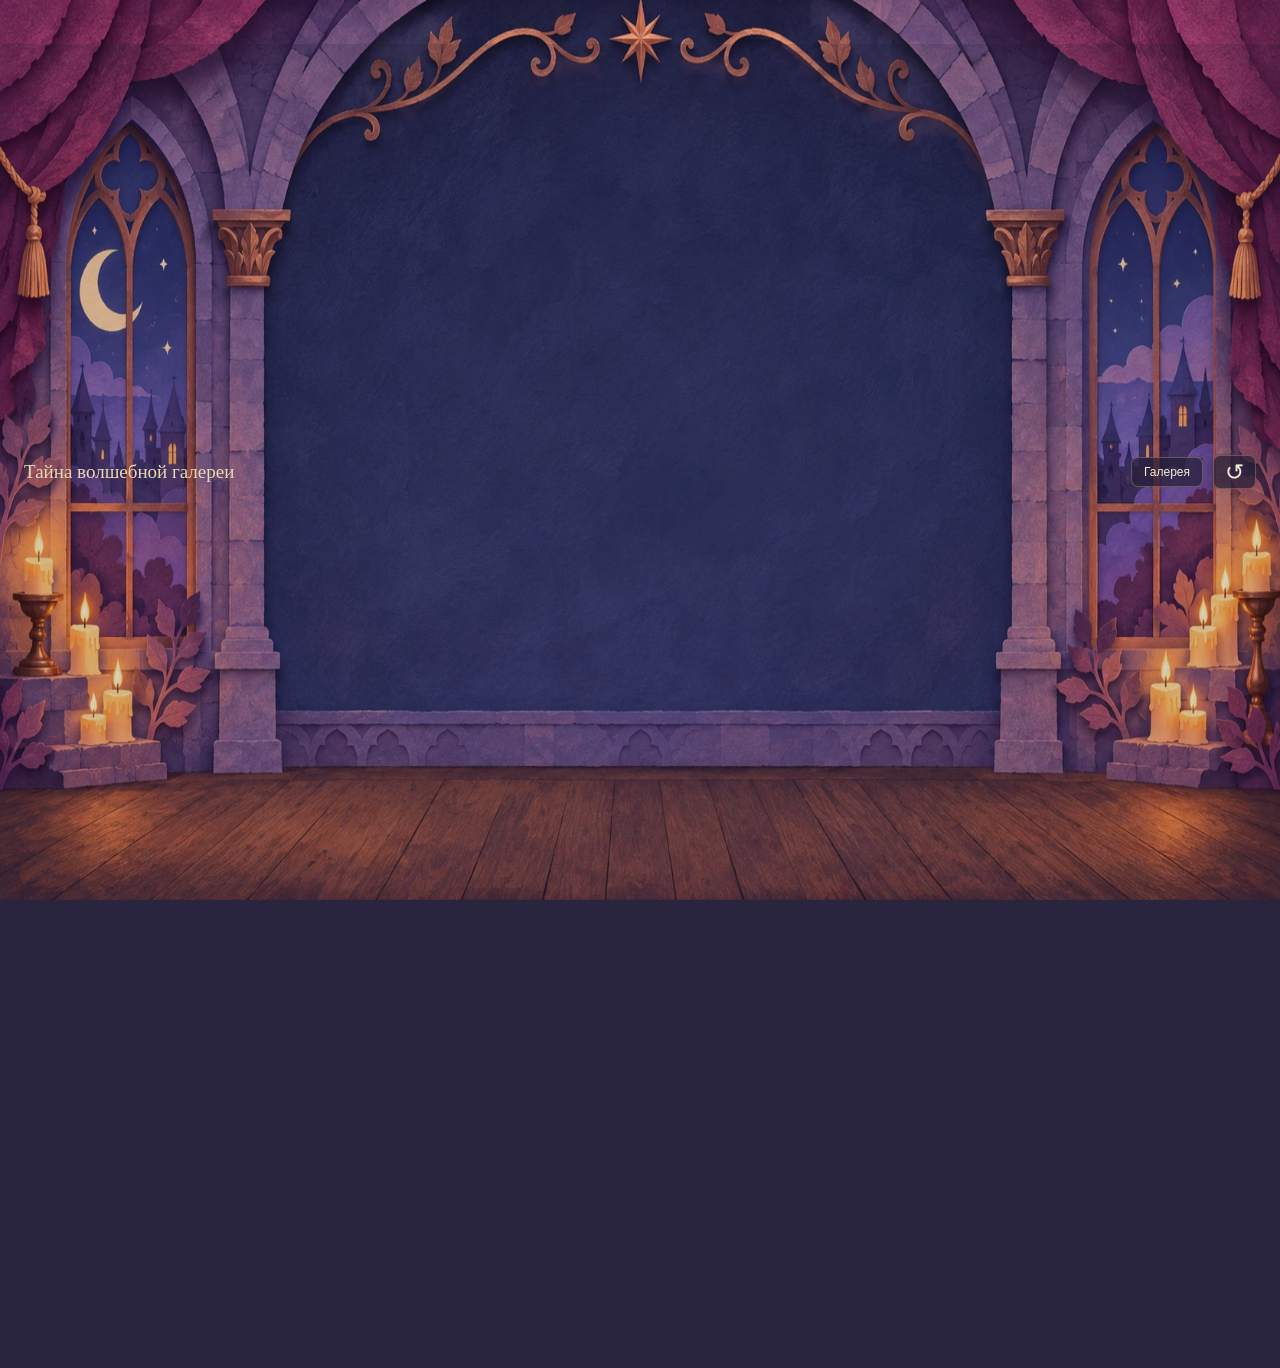
==== commit 6c4f821c: "Restore Next button handler and bound painting layout to viewport" ====
--- a/index.html
+++ b/index.html
@@ -1,4 +1,4 @@
 <!doctype html>
-<html lang="ru"><head><meta charset="utf-8"><meta name="viewport" content="width=device-width,initial-scale=1"><meta name="theme-color" content="#211d37"><title>Тайна волшебной галереи</title><link rel="stylesheet" href="style.css?v=3"></head>
+<html lang="ru"><head><meta charset="utf-8"><meta name="viewport" content="width=device-width,initial-scale=1"><meta name="theme-color" content="#211d37"><title>Тайна волшебной галереи</title><link rel="stylesheet" href="style.css?v=4"></head>
 <body><div class="ambience"></div><div class="grain"></div><header><span class="game-name">Тайна волшебной галереи</span><div class="tools"><button id="galleryBtn" class="quiet">Галерея</button><button id="resetBtn" class="icon-button" aria-label="Начать заново" title="Начать заново">↺</button></div></header>
-<main><section id="game" aria-label="Игровое задание"><div class="reading"><div id="steps" class="steps"></div><h2 id="sentence"></h2></div><div class="play-layout"><div class="frame-wrap"><div class="frame-crest" aria-hidden="true">✦</div><div id="frame" class="painting-frame" role="button" tabindex="0" aria-label="Пустая картина. Поместить выбранного героя"><div id="canvas" class="canvas"></div><div class="corner tl"></div><div class="corner tr"></div><div class="corner bl"></div><div class="corner br"></div></div></div><aside class="choices-panel"><div id="choices" class="choices"></div></aside></div><div class="bottom"><button id="nextBtn" class="gold-button" hidden>Следующая история <span>→</span></button></div></section><section id="gallery" hidden><div class="gallery-intro"><h2 id="galleryTitle">Ожившие истории</h2></div><div id="galleryGrid" class="gallery-grid"></div><button id="backBtn" class="gold-button">Вернуться к истории <span>→</span></button></section></main><dialog id="detail"><button class="close" aria-label="Закрыть картину">×</button><h2 id="detailTitle"></h2><div id="detailScene" class="painting-frame"></div></dialog><dialog id="resetDialog"><h2>Начнём новую историю?</h2><p>Три картины снова станут пустыми.</p><div class="dialog-actions"><button id="cancelReset" class="quiet">Продолжить игру</button><button id="confirmReset" class="gold-button">Начать заново</button></div></dialog><script src="art.js?v=3"></script><script src="app.js?v=3"></script></body></html>
+<main><section id="game" aria-label="Игровое задание"><div class="reading"><div id="steps" class="steps"></div><h2 id="sentence"></h2></div><div class="play-layout"><div class="frame-wrap"><div class="frame-crest" aria-hidden="true">✦</div><div id="frame" class="painting-frame" role="button" tabindex="0" aria-label="Пустая картина. Поместить выбранного героя"><div id="canvas" class="canvas"></div><div class="corner tl"></div><div class="corner tr"></div><div class="corner bl"></div><div class="corner br"></div></div></div><aside class="choices-panel"><div id="choices" class="choices"></div></aside></div><div class="bottom"><button id="nextBtn" class="gold-button" hidden>Следующая история <span>→</span></button></div></section><section id="gallery" hidden><div class="gallery-intro"><h2 id="galleryTitle">Ожившие истории</h2></div><div id="galleryGrid" class="gallery-grid"></div><button id="backBtn" class="gold-button">Вернуться к истории <span>→</span></button></section></main><dialog id="detail"><button class="close" aria-label="Закрыть картину">×</button><h2 id="detailTitle"></h2><div id="detailScene" class="painting-frame"></div></dialog><dialog id="resetDialog"><h2>Начнём новую историю?</h2><p>Три картины снова станут пустыми.</p><div class="dialog-actions"><button id="cancelReset" class="quiet">Продолжить игру</button><button id="confirmReset" class="gold-button">Начать заново</button></div></dialog><script src="art.js?v=4"></script><script src="app.js?v=4"></script></body></html>
--- a/style.css
+++ b/style.css
@@ -1 +1,3 @@
 :root{color-scheme:dark;--cream:#f4e9d6;--gold:#ddbb81}*{box-sizing:border-box}html,body{margin:0;width:100%;height:100%;overflow:hidden}body{height:100dvh;background:#29253e;color:var(--cream);font:16px/1.4 'Trebuchet MS',Arial,sans-serif;display:grid;grid-template-rows:44px minmax(0,1fr)}button{font:inherit;color:inherit;cursor:pointer;border:0;-webkit-tap-highlight-color:transparent}button:focus-visible,[tabindex]:focus-visible{outline:3px solid #f6d49c;outline-offset:3px}[hidden]{display:none!important}.ambience{position:fixed;inset:0;z-index:-2;background:url('assets/gallery.webp') center/100% 100% no-repeat}.grain{pointer-events:none}.game-name{font:clamp(12px,1.5vw,19px) Georgia,serif;color:#ead7b1}header{display:flex;align-items:center;justify-content:space-between;gap:12px;padding:6px 24px;background:#221a332b}.tools{display:flex;align-items:center;gap:10px}.quiet,.icon-button{background:#272039bb;border:1px solid #bda17366;border-radius:7px;padding:6px 12px;font-size:12px}.icon-button{font-size:23px;padding:0 11px}.quiet:hover,.icon-button:hover{background:#57415b}main{width:100%;height:100%;min-height:0;padding:0 12px}#game{height:100%;display:grid;grid-template-rows:12% minmax(0,1fr) 7%;position:relative}.reading{align-self:center;text-align:center;width:min(90%,770px);margin:auto}.steps{display:none}.reading h2{margin:0;padding:8px 16px;color:#30243c;background:linear-gradient(110deg,#f6e9cb,#e9d2a9);border:4px double #997348;border-radius:8px;font-size:clamp(24px,min(3.5vw,4.8dvh),42px);font-weight:600;line-height:1.2;box-shadow:0 4px 15px #140d2455}.play-layout{min-height:0;display:grid;grid-template-rows:minmax(0,72%) minmax(0,28%);justify-items:center;align-items:center;gap:0}.frame-wrap{height:100%;max-width:100%;aspect-ratio:1.5;position:relative;display:grid;place-items:center;padding-top:4px}.frame-wrap:before{content:'';position:absolute;top:0;left:50%;width:5px;height:12px;background:#b39164;box-shadow:0 2px 3px #000;z-index:0}.painting-frame{width:100%;position:relative;aspect-ratio:1.5;background:transparent;filter:drop-shadow(3px 10px 6px #100a2399);isolation:isolate}.painting-frame:before{content:'';position:absolute;inset:0;background:url('assets/frame.webp') center/100% 100% no-repeat;pointer-events:none;z-index:3}.frame-crest,.corner{display:none}.canvas{position:absolute;left:13.5%;top:21.4%;width:73%;height:61.6%;background:radial-gradient(ellipse,#57445e,#31263f);overflow:hidden;display:grid;place-items:center}.raster-scene{display:block;width:100%;height:100%}.empty-symbol{font-size:clamp(30px,6dvh,60px);color:#d7b88666}.choices-panel{height:100%;width:min(85vw,600px);min-height:0;align-self:stretch}.choices{display:flex;justify-content:center;align-items:stretch;height:100%;gap:clamp(16px,4vw,55px)}.choice{padding:0;background:none;border:0;box-shadow:none;border-radius:0;width:30%;max-width:160px;min-width:0;position:relative;touch-action:none;user-select:none;transition:filter .2s,transform .2s}.choice .raster-scene{width:100%;height:100%;object-fit:cover;pointer-events:none}.choice:hover,.choice.selected{filter:drop-shadow(0 0 7px #f8d9a1);transform:translateY(-3px)}.choice:disabled{cursor:default}.choice.correct{visibility:hidden;pointer-events:none}.choice.returning{animation:return .45s}.bottom{display:flex;align-items:center;justify-content:center;min-height:0}.gold-button{background:linear-gradient(120deg,#efdab0,#cfa16b);color:#362737;border:1px solid #f1dfb7;border-radius:7px;padding:5px 20px;font-size:14px;font-weight:bold;white-space:nowrap}.gold-button span{margin-left:12px}.gold-button:hover{filter:brightness(1.08)}.painting-frame.over{filter:drop-shadow(0 0 18px #f6d69c)}.painting-frame.restored{animation:restore 1.4s}.restored .canvas canvas{animation:appear 1.2s}.drag-ghost{position:fixed;width:120px;height:160px;z-index:50;pointer-events:none;transform:translate(-50%,-50%) rotate(-3deg)}.drag-ghost canvas{object-fit:cover}#gallery{height:100%;display:grid;grid-template-rows:10% minmax(0,80%) 10%;text-align:center;align-items:center}.gallery-intro h2{font:clamp(24px,4dvh,36px) Georgia,serif;margin:0}.gallery-grid{display:flex;align-items:center;justify-content:center;gap:10px;min-height:0}.gallery-card{background:none;padding:0;width:32%;max-width:500px}.gallery-card p{margin:4px 0;font-size:clamp(12px,1.6vw,19px)}.gallery-card .raster-scene,#detailScene>.raster-scene{position:absolute;left:13.5%;top:21.4%;width:73%;height:61.6%}#backBtn{justify-self:center}dialog{background:linear-gradient(#211a39bb,#211a39bb),url('assets/gallery.webp') center/cover;color:var(--cream);border:1px solid #ae8a61;border-radius:14px;width:min(90vw,115dvh);max-height:96dvh;padding:24px;overflow:hidden;box-shadow:0 20px 70px #0008}dialog::backdrop{background:#151221bd;backdrop-filter:blur(6px)}dialog h2{text-align:center;font-size:clamp(20px,3.8dvh,28px);margin:0 24px 4px}.close{position:absolute;top:4px;right:12px;font-size:30px;background:none;z-index:5}.dialog-actions{display:flex;justify-content:center;gap:12px;margin-top:22px}#resetDialog{max-width:470px;padding:30px 20px}#resetDialog p{text-align:center}#detailScene{filter:none}@keyframes return{40%{transform:translateY(4px) rotate(-3deg)}70%{transform:rotate(2deg)}}@keyframes restore{35%{filter:drop-shadow(0 0 28px #ffe2a6)}}@keyframes appear{from{opacity:0;filter:brightness(1.7)}to{opacity:1;filter:brightness(1)}}@media(max-aspect-ratio:3/4){body{grid-template-rows:40px minmax(0,1fr)}header{padding:5px 12px}.game-name{max-width:48%;font-size:13px}.reading{width:96%}.reading h2{font-size:clamp(23px,5.5vw,33px);padding:10px 8px}#game{grid-template-rows:14% minmax(0,1fr) 8%}.play-layout{grid-template-rows:minmax(0,64%) minmax(0,36%)}.frame-wrap{width:100%;height:auto;align-self:center;max-height:100%;aspect-ratio:1.5}.choices-panel{height:min(100%,23dvh);align-self:center;width:96%}.choices{gap:8px}.choice{width:31%;max-width:140px}.gallery-grid{flex-direction:column;height:100%;gap:3px}.gallery-card{height:30%;width:auto;aspect-ratio:1.7}.gallery-card p{font-size:12px;margin:0}dialog{padding:27px 12px 15px}}@media(max-height:470px){body{grid-template-rows:30px minmax(0,1fr)}header{padding:2px 15px}.quiet{padding:3px 9px}.reading h2{font-size:23px;padding:3px 15px}#game{grid-template-rows:14% minmax(0,1fr) 9%}.play-layout{grid-template-rows:minmax(0,70%) minmax(0,30%)}.gold-button{font-size:12px;padding:3px 16px}.choices-panel{width:400px}}@media(prefers-reduced-motion:reduce){.restored,.restored .canvas canvas{animation:none}}
+/* Explicit viewport geometry prevents intrinsic canvas size from expanding the stage. */
+main{position:relative;min-width:0}#game{display:block;position:relative;min-width:0}.reading{position:absolute;top:1%;left:50%;transform:translateX(-50%);width:min(90%,770px);margin:0}.play-layout{display:contents}.frame-wrap{position:absolute;top:14%;left:50%;transform:translateX(-50%);width:min(92vw,78dvh);height:auto;max-width:100%;aspect-ratio:1.5;display:block;padding:0}.frame-wrap .painting-frame{width:100%;height:auto;aspect-ratio:1.5}.choices-panel{position:absolute;bottom:7%;left:50%;transform:translateX(-50%);height:20%;width:min(88vw,580px);max-height:none}.choices{height:100%;min-height:0}.choice{height:100%;max-height:100%;overflow:hidden}.choice .raster-scene{width:100%;height:100%;min-width:0;min-height:0}.bottom{position:absolute;bottom:0;left:0;width:100%;height:7%}.gallery-card{min-width:0}.gallery-grid{overflow:hidden}@media(max-aspect-ratio:3/4){.frame-wrap{top:21%;width:96vw;height:auto;max-height:none}.choices-panel{height:24%;bottom:9%}.reading{top:3%;width:96%}.bottom{height:8%}}@media(max-height:470px){.reading{top:0}.reading h2{font-size:21px}.frame-wrap{top:15%;width:min(80vw,73dvh)}.choices-panel{height:19%;bottom:9%}.bottom{height:9%}}
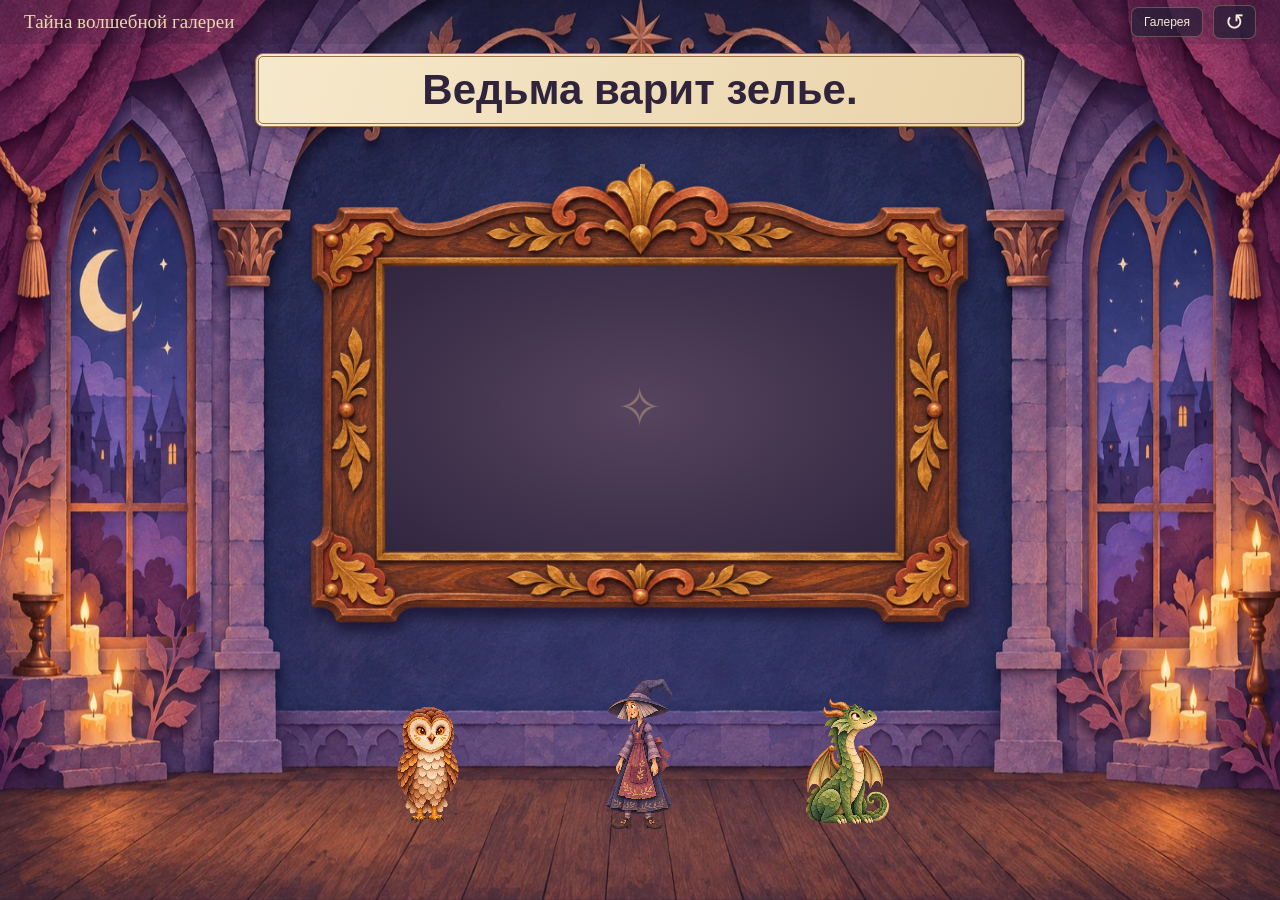
==== commit 611f64b6: "Fix decorative-layer layout shift and crop idle characters cleanly; verified desktop and tablet" ====
--- a/index.html
+++ b/index.html
@@ -1,4 +1,4 @@
 <!doctype html>
-<html lang="ru"><head><meta charset="utf-8"><meta name="viewport" content="width=device-width,initial-scale=1"><meta name="theme-color" content="#211d37"><title>Тайна волшебной галереи</title><link rel="stylesheet" href="style.css?v=4"></head>
+<html lang="ru"><head><meta charset="utf-8"><meta name="viewport" content="width=device-width,initial-scale=1"><meta name="theme-color" content="#211d37"><title>Тайна волшебной галереи</title><link rel="stylesheet" href="style.css?v=6"></head>
 <body><div class="ambience"></div><div class="grain"></div><header><span class="game-name">Тайна волшебной галереи</span><div class="tools"><button id="galleryBtn" class="quiet">Галерея</button><button id="resetBtn" class="icon-button" aria-label="Начать заново" title="Начать заново">↺</button></div></header>
-<main><section id="game" aria-label="Игровое задание"><div class="reading"><div id="steps" class="steps"></div><h2 id="sentence"></h2></div><div class="play-layout"><div class="frame-wrap"><div class="frame-crest" aria-hidden="true">✦</div><div id="frame" class="painting-frame" role="button" tabindex="0" aria-label="Пустая картина. Поместить выбранного героя"><div id="canvas" class="canvas"></div><div class="corner tl"></div><div class="corner tr"></div><div class="corner bl"></div><div class="corner br"></div></div></div><aside class="choices-panel"><div id="choices" class="choices"></div></aside></div><div class="bottom"><button id="nextBtn" class="gold-button" hidden>Следующая история <span>→</span></button></div></section><section id="gallery" hidden><div class="gallery-intro"><h2 id="galleryTitle">Ожившие истории</h2></div><div id="galleryGrid" class="gallery-grid"></div><button id="backBtn" class="gold-button">Вернуться к истории <span>→</span></button></section></main><dialog id="detail"><button class="close" aria-label="Закрыть картину">×</button><h2 id="detailTitle"></h2><div id="detailScene" class="painting-frame"></div></dialog><dialog id="resetDialog"><h2>Начнём новую историю?</h2><p>Три картины снова станут пустыми.</p><div class="dialog-actions"><button id="cancelReset" class="quiet">Продолжить игру</button><button id="confirmReset" class="gold-button">Начать заново</button></div></dialog><script src="art.js?v=4"></script><script src="app.js?v=4"></script></body></html>
+<main><section id="game" aria-label="Игровое задание"><div class="reading"><div id="steps" class="steps"></div><h2 id="sentence"></h2></div><div class="play-layout"><div class="frame-wrap"><div class="frame-crest" aria-hidden="true">✦</div><div id="frame" class="painting-frame" role="button" tabindex="0" aria-label="Пустая картина. Поместить выбранного героя"><div id="canvas" class="canvas"></div><div class="corner tl"></div><div class="corner tr"></div><div class="corner bl"></div><div class="corner br"></div></div></div><aside class="choices-panel"><div id="choices" class="choices"></div></aside></div><div class="bottom"><button id="nextBtn" class="gold-button" hidden>Следующая история <span>→</span></button></div></section><section id="gallery" hidden><div class="gallery-intro"><h2 id="galleryTitle">Ожившие истории</h2></div><div id="galleryGrid" class="gallery-grid"></div><button id="backBtn" class="gold-button">Вернуться к истории <span>→</span></button></section></main><dialog id="detail"><button class="close" aria-label="Закрыть картину">×</button><h2 id="detailTitle"></h2><div id="detailScene" class="painting-frame"></div></dialog><dialog id="resetDialog"><h2>Начнём новую историю?</h2><p>Три картины снова станут пустыми.</p><div class="dialog-actions"><button id="cancelReset" class="quiet">Продолжить игру</button><button id="confirmReset" class="gold-button">Начать заново</button></div></dialog><script src="art.js?v=6"></script><script src="app.js?v=6"></script></body></html>
--- a/style.css
+++ b/style.css
@@ -1,3 +1,11 @@
 :root{color-scheme:dark;--cream:#f4e9d6;--gold:#ddbb81}*{box-sizing:border-box}html,body{margin:0;width:100%;height:100%;overflow:hidden}body{height:100dvh;background:#29253e;color:var(--cream);font:16px/1.4 'Trebuchet MS',Arial,sans-serif;display:grid;grid-template-rows:44px minmax(0,1fr)}button{font:inherit;color:inherit;cursor:pointer;border:0;-webkit-tap-highlight-color:transparent}button:focus-visible,[tabindex]:focus-visible{outline:3px solid #f6d49c;outline-offset:3px}[hidden]{display:none!important}.ambience{position:fixed;inset:0;z-index:-2;background:url('assets/gallery.webp') center/100% 100% no-repeat}.grain{pointer-events:none}.game-name{font:clamp(12px,1.5vw,19px) Georgia,serif;color:#ead7b1}header{display:flex;align-items:center;justify-content:space-between;gap:12px;padding:6px 24px;background:#221a332b}.tools{display:flex;align-items:center;gap:10px}.quiet,.icon-button{background:#272039bb;border:1px solid #bda17366;border-radius:7px;padding:6px 12px;font-size:12px}.icon-button{font-size:23px;padding:0 11px}.quiet:hover,.icon-button:hover{background:#57415b}main{width:100%;height:100%;min-height:0;padding:0 12px}#game{height:100%;display:grid;grid-template-rows:12% minmax(0,1fr) 7%;position:relative}.reading{align-self:center;text-align:center;width:min(90%,770px);margin:auto}.steps{display:none}.reading h2{margin:0;padding:8px 16px;color:#30243c;background:linear-gradient(110deg,#f6e9cb,#e9d2a9);border:4px double #997348;border-radius:8px;font-size:clamp(24px,min(3.5vw,4.8dvh),42px);font-weight:600;line-height:1.2;box-shadow:0 4px 15px #140d2455}.play-layout{min-height:0;display:grid;grid-template-rows:minmax(0,72%) minmax(0,28%);justify-items:center;align-items:center;gap:0}.frame-wrap{height:100%;max-width:100%;aspect-ratio:1.5;position:relative;display:grid;place-items:center;padding-top:4px}.frame-wrap:before{content:'';position:absolute;top:0;left:50%;width:5px;height:12px;background:#b39164;box-shadow:0 2px 3px #000;z-index:0}.painting-frame{width:100%;position:relative;aspect-ratio:1.5;background:transparent;filter:drop-shadow(3px 10px 6px #100a2399);isolation:isolate}.painting-frame:before{content:'';position:absolute;inset:0;background:url('assets/frame.webp') center/100% 100% no-repeat;pointer-events:none;z-index:3}.frame-crest,.corner{display:none}.canvas{position:absolute;left:13.5%;top:21.4%;width:73%;height:61.6%;background:radial-gradient(ellipse,#57445e,#31263f);overflow:hidden;display:grid;place-items:center}.raster-scene{display:block;width:100%;height:100%}.empty-symbol{font-size:clamp(30px,6dvh,60px);color:#d7b88666}.choices-panel{height:100%;width:min(85vw,600px);min-height:0;align-self:stretch}.choices{display:flex;justify-content:center;align-items:stretch;height:100%;gap:clamp(16px,4vw,55px)}.choice{padding:0;background:none;border:0;box-shadow:none;border-radius:0;width:30%;max-width:160px;min-width:0;position:relative;touch-action:none;user-select:none;transition:filter .2s,transform .2s}.choice .raster-scene{width:100%;height:100%;object-fit:cover;pointer-events:none}.choice:hover,.choice.selected{filter:drop-shadow(0 0 7px #f8d9a1);transform:translateY(-3px)}.choice:disabled{cursor:default}.choice.correct{visibility:hidden;pointer-events:none}.choice.returning{animation:return .45s}.bottom{display:flex;align-items:center;justify-content:center;min-height:0}.gold-button{background:linear-gradient(120deg,#efdab0,#cfa16b);color:#362737;border:1px solid #f1dfb7;border-radius:7px;padding:5px 20px;font-size:14px;font-weight:bold;white-space:nowrap}.gold-button span{margin-left:12px}.gold-button:hover{filter:brightness(1.08)}.painting-frame.over{filter:drop-shadow(0 0 18px #f6d69c)}.painting-frame.restored{animation:restore 1.4s}.restored .canvas canvas{animation:appear 1.2s}.drag-ghost{position:fixed;width:120px;height:160px;z-index:50;pointer-events:none;transform:translate(-50%,-50%) rotate(-3deg)}.drag-ghost canvas{object-fit:cover}#gallery{height:100%;display:grid;grid-template-rows:10% minmax(0,80%) 10%;text-align:center;align-items:center}.gallery-intro h2{font:clamp(24px,4dvh,36px) Georgia,serif;margin:0}.gallery-grid{display:flex;align-items:center;justify-content:center;gap:10px;min-height:0}.gallery-card{background:none;padding:0;width:32%;max-width:500px}.gallery-card p{margin:4px 0;font-size:clamp(12px,1.6vw,19px)}.gallery-card .raster-scene,#detailScene>.raster-scene{position:absolute;left:13.5%;top:21.4%;width:73%;height:61.6%}#backBtn{justify-self:center}dialog{background:linear-gradient(#211a39bb,#211a39bb),url('assets/gallery.webp') center/cover;color:var(--cream);border:1px solid #ae8a61;border-radius:14px;width:min(90vw,115dvh);max-height:96dvh;padding:24px;overflow:hidden;box-shadow:0 20px 70px #0008}dialog::backdrop{background:#151221bd;backdrop-filter:blur(6px)}dialog h2{text-align:center;font-size:clamp(20px,3.8dvh,28px);margin:0 24px 4px}.close{position:absolute;top:4px;right:12px;font-size:30px;background:none;z-index:5}.dialog-actions{display:flex;justify-content:center;gap:12px;margin-top:22px}#resetDialog{max-width:470px;padding:30px 20px}#resetDialog p{text-align:center}#detailScene{filter:none}@keyframes return{40%{transform:translateY(4px) rotate(-3deg)}70%{transform:rotate(2deg)}}@keyframes restore{35%{filter:drop-shadow(0 0 28px #ffe2a6)}}@keyframes appear{from{opacity:0;filter:brightness(1.7)}to{opacity:1;filter:brightness(1)}}@media(max-aspect-ratio:3/4){body{grid-template-rows:40px minmax(0,1fr)}header{padding:5px 12px}.game-name{max-width:48%;font-size:13px}.reading{width:96%}.reading h2{font-size:clamp(23px,5.5vw,33px);padding:10px 8px}#game{grid-template-rows:14% minmax(0,1fr) 8%}.play-layout{grid-template-rows:minmax(0,64%) minmax(0,36%)}.frame-wrap{width:100%;height:auto;align-self:center;max-height:100%;aspect-ratio:1.5}.choices-panel{height:min(100%,23dvh);align-self:center;width:96%}.choices{gap:8px}.choice{width:31%;max-width:140px}.gallery-grid{flex-direction:column;height:100%;gap:3px}.gallery-card{height:30%;width:auto;aspect-ratio:1.7}.gallery-card p{font-size:12px;margin:0}dialog{padding:27px 12px 15px}}@media(max-height:470px){body{grid-template-rows:30px minmax(0,1fr)}header{padding:2px 15px}.quiet{padding:3px 9px}.reading h2{font-size:23px;padding:3px 15px}#game{grid-template-rows:14% minmax(0,1fr) 9%}.play-layout{grid-template-rows:minmax(0,70%) minmax(0,30%)}.gold-button{font-size:12px;padding:3px 16px}.choices-panel{width:400px}}@media(prefers-reduced-motion:reduce){.restored,.restored .canvas canvas{animation:none}}
 /* Explicit viewport geometry prevents intrinsic canvas size from expanding the stage. */
 main{position:relative;min-width:0}#game{display:block;position:relative;min-width:0}.reading{position:absolute;top:1%;left:50%;transform:translateX(-50%);width:min(90%,770px);margin:0}.play-layout{display:contents}.frame-wrap{position:absolute;top:14%;left:50%;transform:translateX(-50%);width:min(92vw,78dvh);height:auto;max-width:100%;aspect-ratio:1.5;display:block;padding:0}.frame-wrap .painting-frame{width:100%;height:auto;aspect-ratio:1.5}.choices-panel{position:absolute;bottom:7%;left:50%;transform:translateX(-50%);height:20%;width:min(88vw,580px);max-height:none}.choices{height:100%;min-height:0}.choice{height:100%;max-height:100%;overflow:hidden}.choice .raster-scene{width:100%;height:100%;min-width:0;min-height:0}.bottom{position:absolute;bottom:0;left:0;width:100%;height:7%}.gallery-card{min-width:0}.gallery-grid{overflow:hidden}@media(max-aspect-ratio:3/4){.frame-wrap{top:21%;width:96vw;height:auto;max-height:none}.choices-panel{height:24%;bottom:9%}.reading{top:3%;width:96%}.bottom{height:8%}}@media(max-height:470px){.reading{top:0}.reading h2{font-size:21px}.frame-wrap{top:15%;width:min(80vw,73dvh)}.choices-panel{height:19%;bottom:9%}.bottom{height:9%}}
+/* Decorative siblings must never participate in the page layout. */
+body{display:block;position:relative;height:100vh;height:100dvh;min-height:0;isolation:isolate}
+.ambience,.grain{position:fixed;inset:0;pointer-events:none}
+.ambience{z-index:-2}.grain{z-index:-1}
+header{position:absolute;left:0;right:0;top:0;height:44px;z-index:10}
+main{position:absolute;left:0;right:0;top:44px;bottom:0;width:100%;height:auto;margin:0;min-height:0}
+@media(max-aspect-ratio:3/4){header{height:40px}main{top:40px}}
+@media(max-height:470px){header{height:30px}main{top:30px}}
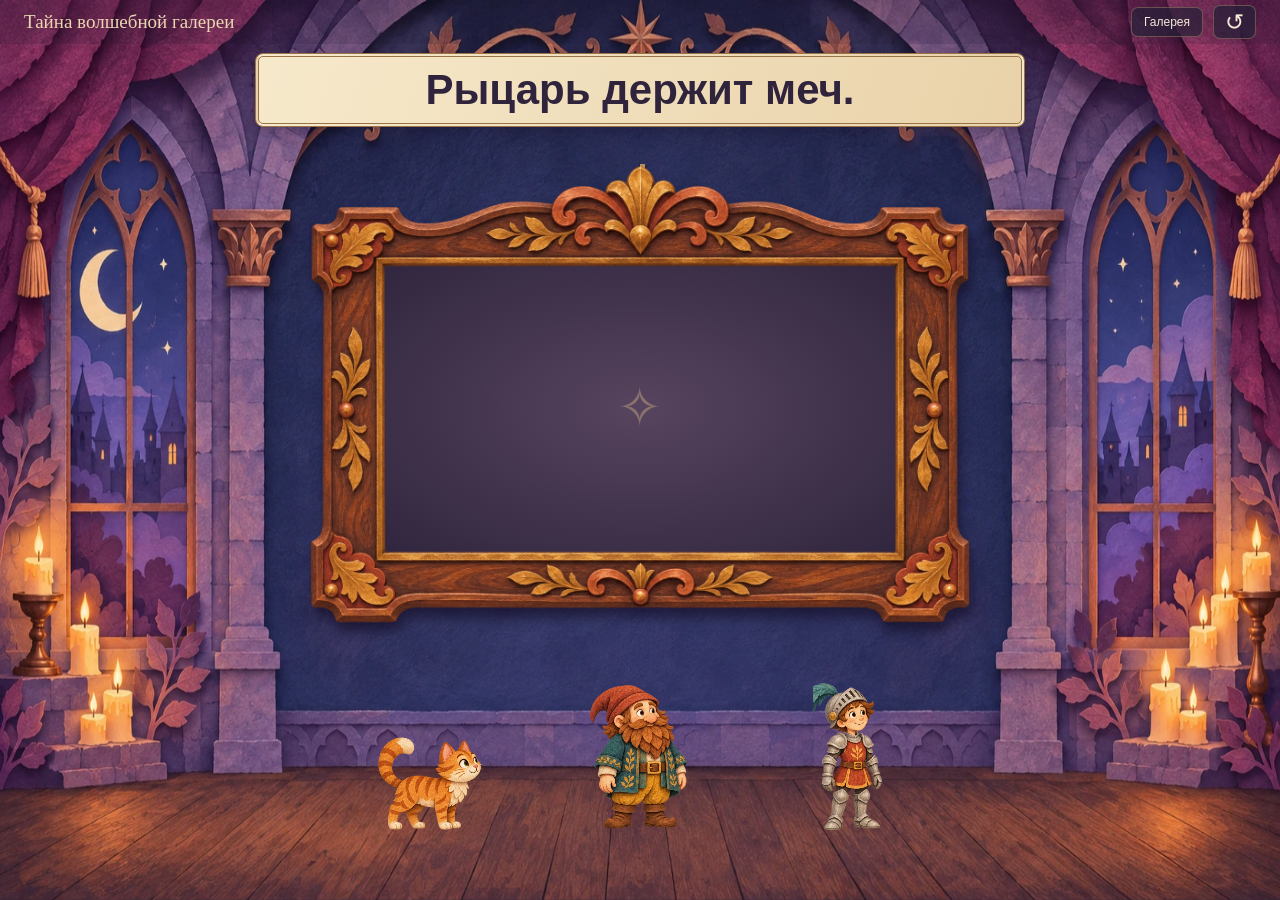
==== commit 93ac691a: "Complete 15 painted animated stories with shuffled heroes and three halls" ====
--- a/index.html
+++ b/index.html
@@ -1,4 +1,4 @@
 <!doctype html>
-<html lang="ru"><head><meta charset="utf-8"><meta name="viewport" content="width=device-width,initial-scale=1"><meta name="theme-color" content="#211d37"><title>Тайна волшебной галереи</title><link rel="stylesheet" href="style.css?v=6"></head>
+<html lang="ru"><head><meta charset="utf-8"><meta name="viewport" content="width=device-width,initial-scale=1"><meta name="theme-color" content="#211d37"><title>Тайна волшебной галереи</title><link rel="stylesheet" href="style.css?v=7"></head>
 <body><div class="ambience"></div><div class="grain"></div><header><span class="game-name">Тайна волшебной галереи</span><div class="tools"><button id="galleryBtn" class="quiet">Галерея</button><button id="resetBtn" class="icon-button" aria-label="Начать заново" title="Начать заново">↺</button></div></header>
-<main><section id="game" aria-label="Игровое задание"><div class="reading"><div id="steps" class="steps"></div><h2 id="sentence"></h2></div><div class="play-layout"><div class="frame-wrap"><div class="frame-crest" aria-hidden="true">✦</div><div id="frame" class="painting-frame" role="button" tabindex="0" aria-label="Пустая картина. Поместить выбранного героя"><div id="canvas" class="canvas"></div><div class="corner tl"></div><div class="corner tr"></div><div class="corner bl"></div><div class="corner br"></div></div></div><aside class="choices-panel"><div id="choices" class="choices"></div></aside></div><div class="bottom"><button id="nextBtn" class="gold-button" hidden>Следующая история <span>→</span></button></div></section><section id="gallery" hidden><div class="gallery-intro"><h2 id="galleryTitle">Ожившие истории</h2></div><div id="galleryGrid" class="gallery-grid"></div><button id="backBtn" class="gold-button">Вернуться к истории <span>→</span></button></section></main><dialog id="detail"><button class="close" aria-label="Закрыть картину">×</button><h2 id="detailTitle"></h2><div id="detailScene" class="painting-frame"></div></dialog><dialog id="resetDialog"><h2>Начнём новую историю?</h2><p>Три картины снова станут пустыми.</p><div class="dialog-actions"><button id="cancelReset" class="quiet">Продолжить игру</button><button id="confirmReset" class="gold-button">Начать заново</button></div></dialog><script src="art.js?v=6"></script><script src="app.js?v=6"></script></body></html>
+<main><section id="game" aria-label="Игровое задание"><div class="reading"><div id="steps" class="steps"></div><h2 id="sentence"></h2></div><div class="play-layout"><div class="frame-wrap"><div class="frame-crest" aria-hidden="true">✦</div><div id="frame" class="painting-frame" role="button" tabindex="0" aria-label="Пустая картина. Поместить выбранного героя"><div id="canvas" class="canvas"></div><div class="corner tl"></div><div class="corner tr"></div><div class="corner bl"></div><div class="corner br"></div></div></div><aside class="choices-panel"><div id="choices" class="choices"></div></aside></div><div class="bottom"><button id="nextBtn" class="gold-button" hidden>Следующая история <span>→</span></button></div></section><section id="gallery" hidden><div class="gallery-intro"><h2 id="galleryTitle">Ожившие истории</h2></div><div id="galleryGrid" class="gallery-grid"></div><nav class="gallery-nav"><button id="galleryPrev" class="quiet" aria-label="Предыдущий зал">←</button><button id="galleryNext" class="quiet" aria-label="Следующий зал">→</button></nav><button id="backBtn" class="gold-button">Вернуться к истории <span>→</span></button></section></main><dialog id="detail"><button class="close" aria-label="Закрыть картину">×</button><h2 id="detailTitle"></h2><div id="detailScene" class="painting-frame"></div></dialog><dialog id="resetDialog"><h2>Начнём новую историю?</h2><p>Картины снова станут пустыми, а задания перемешаются.</p><div class="dialog-actions"><button id="cancelReset" class="quiet">Продолжить игру</button><button id="confirmReset" class="gold-button">Начать заново</button></div></dialog><script src="art.js?v=7"></script><script src="app.js?v=7"></script></body></html>
--- a/style.css
+++ b/style.css
@@ -9,3 +9,7 @@
 main{position:absolute;left:0;right:0;top:44px;bottom:0;width:100%;height:auto;margin:0;min-height:0}
 @media(max-aspect-ratio:3/4){header{height:40px}main{top:40px}}
 @media(max-height:470px){header{height:30px}main{top:30px}}
+
+/* Five living paintings per hall, bounded to the viewport. */
+#gallery{grid-template-rows:8% minmax(0,76%) 7% 9%}.gallery-grid{display:grid;grid-template-columns:repeat(6,minmax(0,1fr));grid-template-rows:repeat(2,minmax(0,1fr));height:100%;width:min(1050px,94vw);margin:auto;gap:0 12px}.gallery-card{grid-column:span 2;width:100%;height:100%;max-width:none;display:flex;flex-direction:column;align-items:center;justify-content:center;min-height:0}.gallery-card:nth-child(4){grid-column:2 / span 2}.gallery-card .painting-frame{width:min(100%,35dvh);flex-shrink:0}.gallery-card p{font-size:clamp(12px,1.6dvh,18px);margin:0;line-height:1.2}.gallery-nav{display:flex;justify-content:center;gap:24px;height:100%;align-items:center}.gallery-nav button{min-width:45px}.choice .card-art{object-fit:contain}
+@media(max-aspect-ratio:3/4){.gallery-grid{grid-template-columns:repeat(2,minmax(0,1fr));grid-template-rows:repeat(3,minmax(0,1fr));gap:4px}.gallery-card,.gallery-card:nth-child(4){grid-column:auto;aspect-ratio:auto}.gallery-card:last-child:nth-child(odd){grid-column:1 / -1;width:50%;justify-self:center}.gallery-card .painting-frame{width:min(100%,29dvh)}.gallery-card p{font-size:13px}}
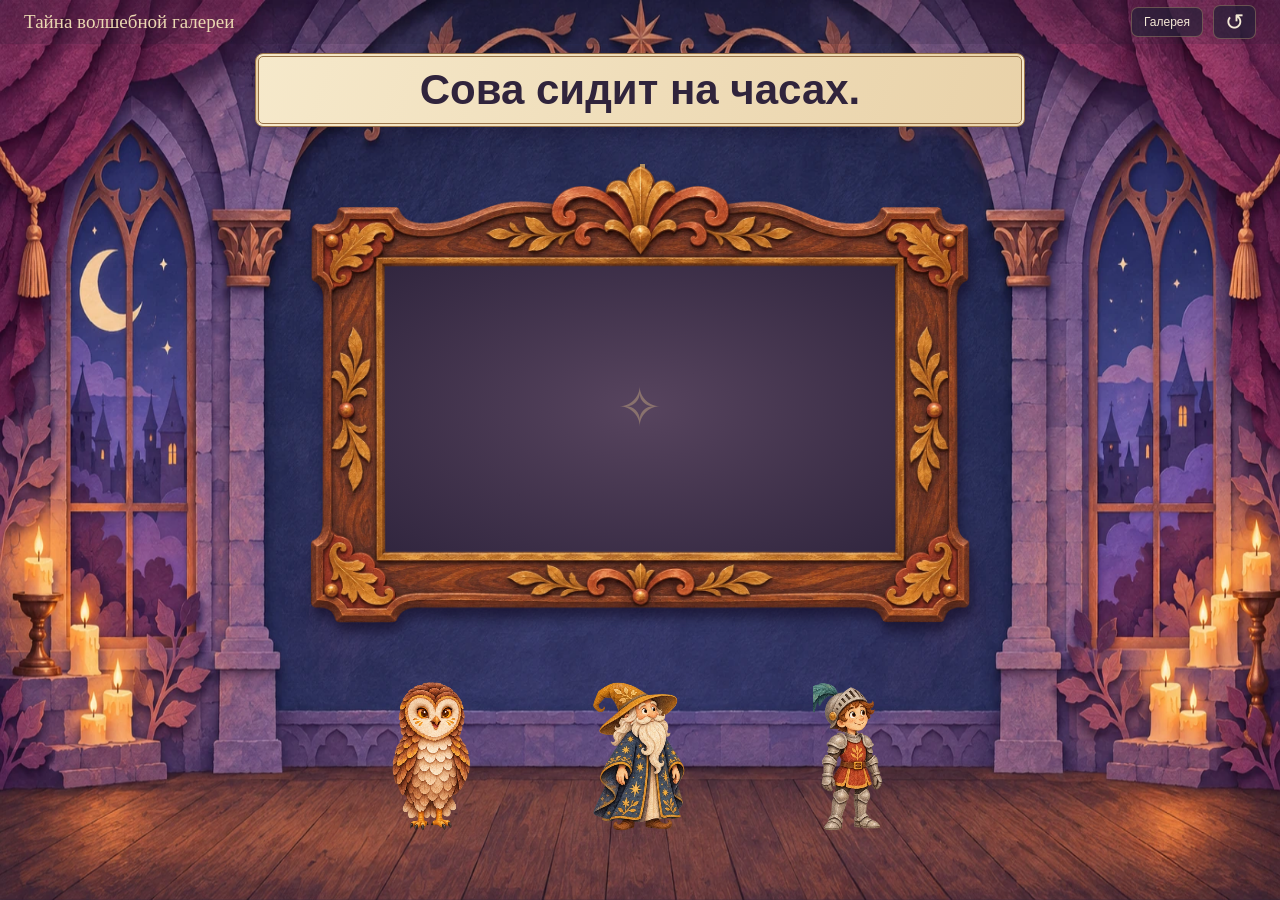
==== commit 83f090fd: "Redraw eight broken animations as complete poses with coherent object interactions" ====
--- a/index.html
+++ b/index.html
@@ -1,4 +1,4 @@
 <!doctype html>
-<html lang="ru"><head><meta charset="utf-8"><meta name="viewport" content="width=device-width,initial-scale=1"><meta name="theme-color" content="#211d37"><title>Тайна волшебной галереи</title><link rel="stylesheet" href="style.css?v=7"></head>
+<html lang="ru"><head><meta charset="utf-8"><meta name="viewport" content="width=device-width,initial-scale=1"><meta name="theme-color" content="#211d37"><title>Тайна волшебной галереи</title><link rel="stylesheet" href="style.css?v=8"></head>
 <body><div class="ambience"></div><div class="grain"></div><header><span class="game-name">Тайна волшебной галереи</span><div class="tools"><button id="galleryBtn" class="quiet">Галерея</button><button id="resetBtn" class="icon-button" aria-label="Начать заново" title="Начать заново">↺</button></div></header>
-<main><section id="game" aria-label="Игровое задание"><div class="reading"><div id="steps" class="steps"></div><h2 id="sentence"></h2></div><div class="play-layout"><div class="frame-wrap"><div class="frame-crest" aria-hidden="true">✦</div><div id="frame" class="painting-frame" role="button" tabindex="0" aria-label="Пустая картина. Поместить выбранного героя"><div id="canvas" class="canvas"></div><div class="corner tl"></div><div class="corner tr"></div><div class="corner bl"></div><div class="corner br"></div></div></div><aside class="choices-panel"><div id="choices" class="choices"></div></aside></div><div class="bottom"><button id="nextBtn" class="gold-button" hidden>Следующая история <span>→</span></button></div></section><section id="gallery" hidden><div class="gallery-intro"><h2 id="galleryTitle">Ожившие истории</h2></div><div id="galleryGrid" class="gallery-grid"></div><nav class="gallery-nav"><button id="galleryPrev" class="quiet" aria-label="Предыдущий зал">←</button><button id="galleryNext" class="quiet" aria-label="Следующий зал">→</button></nav><button id="backBtn" class="gold-button">Вернуться к истории <span>→</span></button></section></main><dialog id="detail"><button class="close" aria-label="Закрыть картину">×</button><h2 id="detailTitle"></h2><div id="detailScene" class="painting-frame"></div></dialog><dialog id="resetDialog"><h2>Начнём новую историю?</h2><p>Картины снова станут пустыми, а задания перемешаются.</p><div class="dialog-actions"><button id="cancelReset" class="quiet">Продолжить игру</button><button id="confirmReset" class="gold-button">Начать заново</button></div></dialog><script src="art.js?v=7"></script><script src="app.js?v=7"></script></body></html>
+<main><section id="game" aria-label="Игровое задание"><div class="reading"><div id="steps" class="steps"></div><h2 id="sentence"></h2></div><div class="play-layout"><div class="frame-wrap"><div class="frame-crest" aria-hidden="true">✦</div><div id="frame" class="painting-frame" role="button" tabindex="0" aria-label="Пустая картина. Поместить выбранного героя"><div id="canvas" class="canvas"></div><div class="corner tl"></div><div class="corner tr"></div><div class="corner bl"></div><div class="corner br"></div></div></div><aside class="choices-panel"><div id="choices" class="choices"></div></aside></div><div class="bottom"><button id="nextBtn" class="gold-button" hidden>Следующая история <span>→</span></button></div></section><section id="gallery" hidden><div class="gallery-intro"><h2 id="galleryTitle">Ожившие истории</h2></div><div id="galleryGrid" class="gallery-grid"></div><nav class="gallery-nav"><button id="galleryPrev" class="quiet" aria-label="Предыдущий зал">←</button><button id="galleryNext" class="quiet" aria-label="Следующий зал">→</button></nav><button id="backBtn" class="gold-button">Вернуться к истории <span>→</span></button></section></main><dialog id="detail"><button class="close" aria-label="Закрыть картину">×</button><h2 id="detailTitle"></h2><div id="detailScene" class="painting-frame"></div></dialog><dialog id="resetDialog"><h2>Начнём новую историю?</h2><p>Картины снова станут пустыми, а задания перемешаются.</p><div class="dialog-actions"><button id="cancelReset" class="quiet">Продолжить игру</button><button id="confirmReset" class="gold-button">Начать заново</button></div></dialog><script src="art.js?v=8"></script><script src="app.js?v=8"></script></body></html>
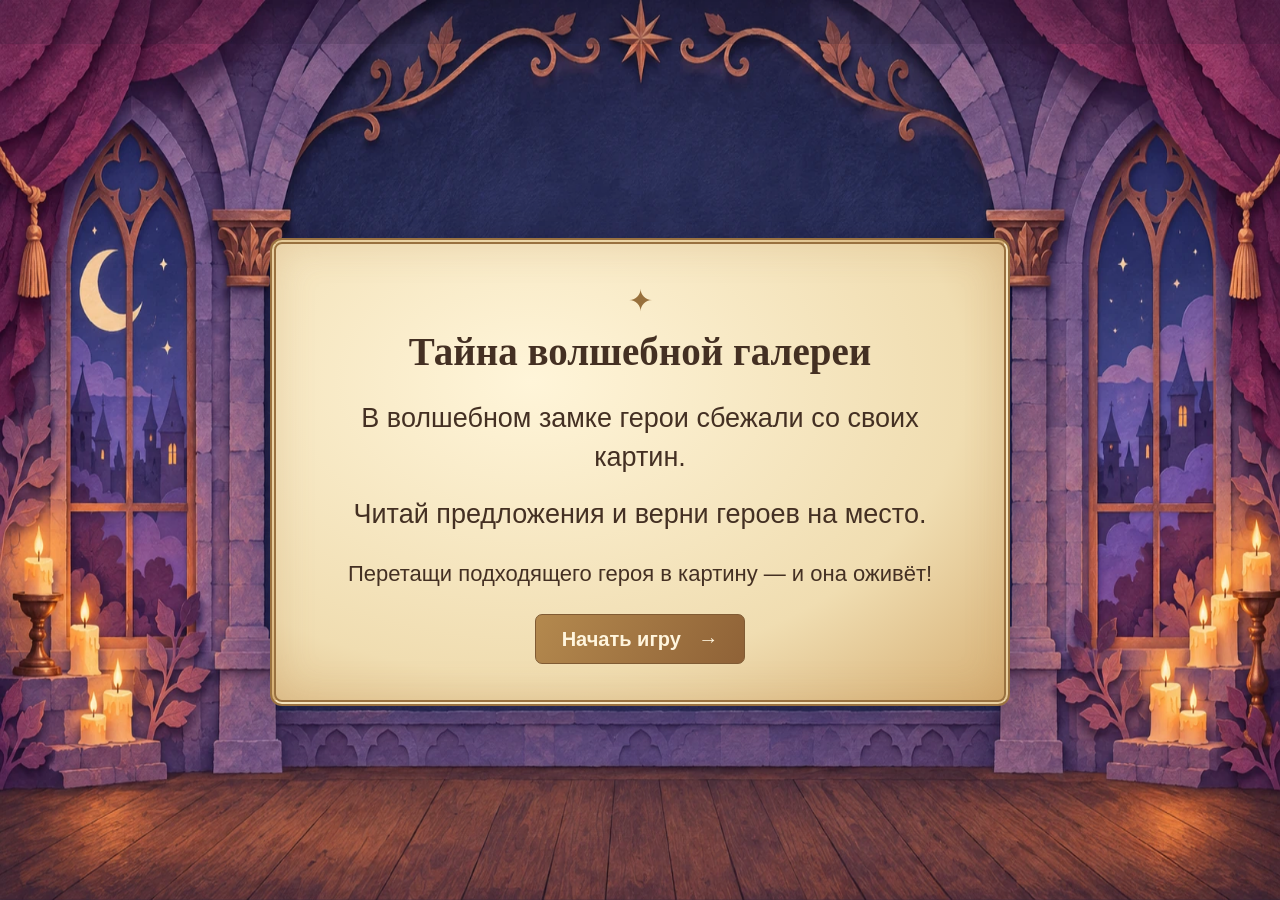
==== commit 27339c6c: "Replace halls with parchment rules, fifteen consecutive paintings and replay finale" ====
--- a/index.html
+++ b/index.html
@@ -1,4 +1,10 @@
 <!doctype html>
-<html lang="ru"><head><meta charset="utf-8"><meta name="viewport" content="width=device-width,initial-scale=1"><meta name="theme-color" content="#211d37"><title>Тайна волшебной галереи</title><link rel="stylesheet" href="style.css?v=8"></head>
-<body><div class="ambience"></div><div class="grain"></div><header><span class="game-name">Тайна волшебной галереи</span><div class="tools"><button id="galleryBtn" class="quiet">Галерея</button><button id="resetBtn" class="icon-button" aria-label="Начать заново" title="Начать заново">↺</button></div></header>
-<main><section id="game" aria-label="Игровое задание"><div class="reading"><div id="steps" class="steps"></div><h2 id="sentence"></h2></div><div class="play-layout"><div class="frame-wrap"><div class="frame-crest" aria-hidden="true">✦</div><div id="frame" class="painting-frame" role="button" tabindex="0" aria-label="Пустая картина. Поместить выбранного героя"><div id="canvas" class="canvas"></div><div class="corner tl"></div><div class="corner tr"></div><div class="corner bl"></div><div class="corner br"></div></div></div><aside class="choices-panel"><div id="choices" class="choices"></div></aside></div><div class="bottom"><button id="nextBtn" class="gold-button" hidden>Следующая история <span>→</span></button></div></section><section id="gallery" hidden><div class="gallery-intro"><h2 id="galleryTitle">Ожившие истории</h2></div><div id="galleryGrid" class="gallery-grid"></div><nav class="gallery-nav"><button id="galleryPrev" class="quiet" aria-label="Предыдущий зал">←</button><button id="galleryNext" class="quiet" aria-label="Следующий зал">→</button></nav><button id="backBtn" class="gold-button">Вернуться к истории <span>→</span></button></section></main><dialog id="detail"><button class="close" aria-label="Закрыть картину">×</button><h2 id="detailTitle"></h2><div id="detailScene" class="painting-frame"></div></dialog><dialog id="resetDialog"><h2>Начнём новую историю?</h2><p>Картины снова станут пустыми, а задания перемешаются.</p><div class="dialog-actions"><button id="cancelReset" class="quiet">Продолжить игру</button><button id="confirmReset" class="gold-button">Начать заново</button></div></dialog><script src="art.js?v=8"></script><script src="app.js?v=8"></script></body></html>
+<html lang="ru"><head><meta charset="utf-8"><meta name="viewport" content="width=device-width,initial-scale=1"><meta name="theme-color" content="#211d37"><title>Тайна волшебной галереи</title><link rel="stylesheet" href="style.css?v=9"></head>
+<body><div class="ambience"></div><div class="grain"></div><header><div class="tools"><button id="resetBtn" class="icon-button" aria-label="Начать заново" title="Начать заново" hidden>↺</button></div></header>
+<main>
+<section id="intro" aria-labelledby="introTitle"><div class="parchment"><span class="parchment-star" aria-hidden="true">✦</span><h1 id="introTitle">Тайна волшебной галереи</h1><p>В волшебном замке герои сбежали со своих картин.</p><p>Читай предложения и верни героев на место.</p><p class="intro-action">Перетащи подходящего героя в картину — и она оживёт!</p><button id="startBtn" class="gold-button">Начать игру <span>→</span></button></div></section>
+<section id="game" aria-label="Игровое задание" hidden><div id="reading" class="reading"><h2 id="sentence"></h2></div><div class="play-layout"><div class="frame-wrap"><div id="frame" class="painting-frame" role="button" tabindex="0" aria-label="Пустая картина. Поместить выбранного героя"><div id="canvas" class="canvas"></div></div></div><aside class="choices-panel"><div id="choices" class="choices"></div></aside></div><div class="bottom"><button id="nextBtn" class="gold-button" hidden>Далее <span>→</span></button></div></section>
+</main>
+<dialog id="finishDialog" class="parchment" aria-labelledby="finishTitle"><span class="parchment-star" aria-hidden="true">✦</span><h2 id="finishTitle">Ты отлично справился!</h2><p>Хочешь ещё?</p><div class="dialog-actions"><button id="againBtn" class="gold-button">Да, ещё!</button><button id="finishNoBtn" class="paper-button">Пока нет</button></div></dialog>
+<dialog id="resetDialog"><h2>Начать заново?</h2><p>Картины снова станут пустыми, а задания перемешаются.</p><div class="dialog-actions"><button id="cancelReset" class="quiet">Продолжить игру</button><button id="confirmReset" class="gold-button">Начать заново</button></div></dialog>
+<script src="art.js?v=9"></script><script src="app.js?v=9"></script></body></html>
--- a/style.css
+++ b/style.css
@@ -13,3 +13,8 @@
 /* Five living paintings per hall, bounded to the viewport. */
 #gallery{grid-template-rows:8% minmax(0,76%) 7% 9%}.gallery-grid{display:grid;grid-template-columns:repeat(6,minmax(0,1fr));grid-template-rows:repeat(2,minmax(0,1fr));height:100%;width:min(1050px,94vw);margin:auto;gap:0 12px}.gallery-card{grid-column:span 2;width:100%;height:100%;max-width:none;display:flex;flex-direction:column;align-items:center;justify-content:center;min-height:0}.gallery-card:nth-child(4){grid-column:2 / span 2}.gallery-card .painting-frame{width:min(100%,35dvh);flex-shrink:0}.gallery-card p{font-size:clamp(12px,1.6dvh,18px);margin:0;line-height:1.2}.gallery-nav{display:flex;justify-content:center;gap:24px;height:100%;align-items:center}.gallery-nav button{min-width:45px}.choice .card-art{object-fit:contain}
 @media(max-aspect-ratio:3/4){.gallery-grid{grid-template-columns:repeat(2,minmax(0,1fr));grid-template-rows:repeat(3,minmax(0,1fr));gap:4px}.gallery-card,.gallery-card:nth-child(4){grid-column:auto;aspect-ratio:auto}.gallery-card:last-child:nth-child(odd){grid-column:1 / -1;width:50%;justify-self:center}.gallery-card .painting-frame{width:min(100%,29dvh)}.gallery-card p{font-size:13px}}
+/* One continuous story: parchment rules, fifteen paintings, final invitation. */
+#intro{height:100%;display:grid;place-items:center;padding:20px}.parchment{position:relative;text-align:center;color:#443023;background:radial-gradient(ellipse at 35% 30%,#fff5d9 0%,#f0ddb1 65%,#d5ae73 100%);border:6px double #997140;border-radius:12px;box-shadow:0 14px 45px #130b2359,inset 0 0 38px #ad743c36;padding:clamp(22px,4dvh,45px) clamp(20px,4vw,48px)}#intro .parchment{width:min(740px,94vw)}.parchment h1{font:600 clamp(26px,3.6vw,39px)/1.15 Georgia,serif;margin:8px 0 24px}.parchment p{font-size:clamp(20px,2.5vw,27px);line-height:1.45;margin:18px 0}.parchment .intro-action{font-size:clamp(17px,2vw,22px);margin:24px 0}.parchment-star{color:#98703c;font-size:30px}.parchment .gold-button{padding:10px 26px;font-size:20px;background:linear-gradient(120deg,#b4894e,#8f6237);color:#fff5dd;border:1px solid #805b34}.paper-button{color:#62462e;background:transparent;border:1px solid #9d784c;border-radius:7px;padding:9px 22px;font-size:18px}#finishDialog{width:min(600px,92vw);max-height:94dvh}#finishDialog h2{font:600 clamp(25px,4vw,35px)/1.2 Georgia,serif;margin:12px 0}#finishDialog p{margin:20px 0}.parchment .dialog-actions{flex-wrap:wrap}
+@media(max-height:550px){#intro{padding:8px}.parchment{padding:14px 24px}.parchment-star{font-size:20px}.parchment h1{font-size:25px;margin:4px 0 10px}.parchment p{font-size:19px;margin:10px 0}.parchment .intro-action{font-size:17px;margin:12px 0}.parchment .gold-button{font-size:17px;padding:7px 20px}}
+
+header{justify-content:flex-end}
